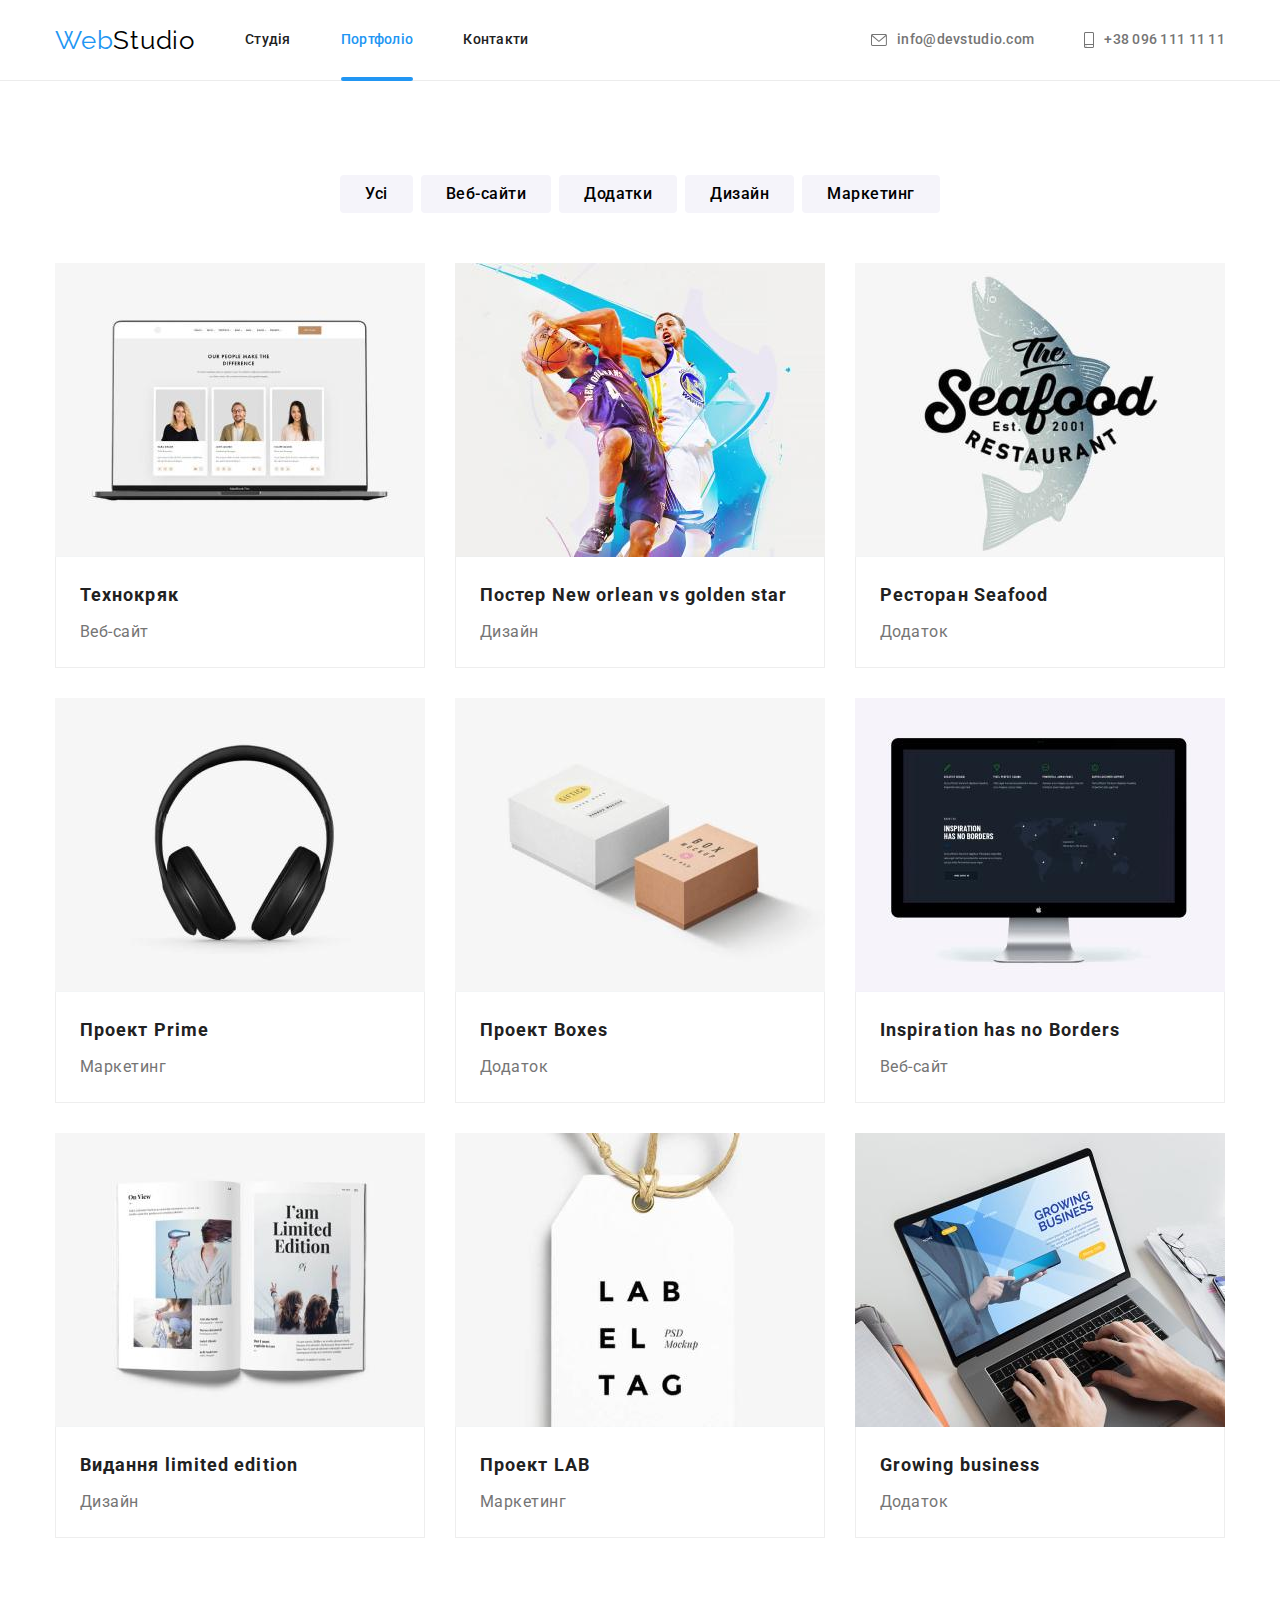
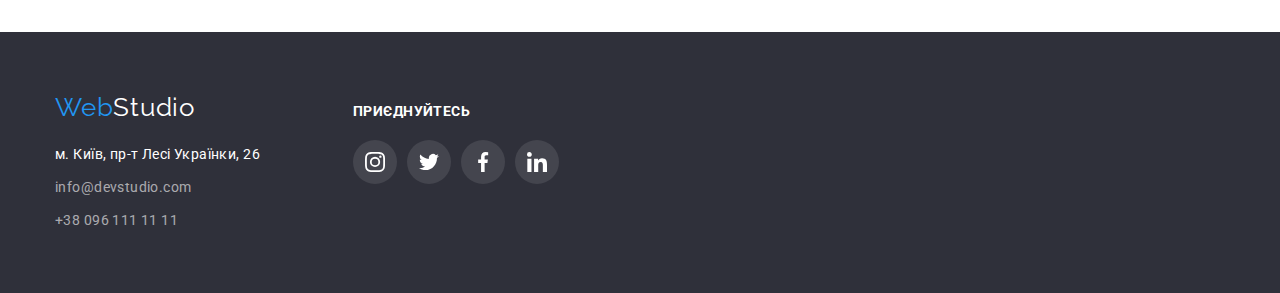
==== portfolio.html @ 92b31249 "Clone HW-06" ====
<!DOCTYPE html>
<html lang="uk">

<head>
    <meta charset="UTF-8" />
    <meta http-equiv="X-UA-Compatible" content="IE=edge" />
    <meta name="viewport" content="width=device-width, initial-scale=1.0" />
    <title>Студія</title>
    <link rel="stylesheet"
        href="https://cdnjs.cloudflare.com/ajax/libs/modern-normalize/1.1.0/modern-normalize.min.css" />
    <link rel="stylesheet" href="./css/styles.css" />
    <link rel="preconnect" href="https://fonts.googleapis.com" />
    <link rel="preconnect" href="https://fonts.gstatic.com" crossorigin />
    <link
        href="https://fonts.googleapis.com/css2?family=Raleway:wght@700&family=Roboto:wght@400;500;700;900&display=swap"
        rel="stylesheet" />
</head>

<body>
    <header class="page-header">
        <div class="container">
            <div class="header-container">
                <a class="logo" href="./index.html">Web<span>Studio</span></a>
                <nav>
                    <ul class="site-nav">
                        <li><a class="link" href="./index.html">Студія</a></li>
                        <li><a class="link current" href="./portfolio.html">Портфоліо</a></li>
                        <li><a class="link" href="#">Контакти</a></li>
                    </ul>
                </nav>
                <ul class="contacts-header">
                    <li>
                        <a class="contacts decoration" href="mailto:info@devstudio.com" lang="en">
                            <svg class="icon-contacts" width="16px" height="12px">
                                <use href="./images/icons.svg#icon-envelope"></use>
                            </svg>info@devstudio.com</a>
                    </li>
                    <li>
                        <a class="contacts decoration" href="tel:+380961111111"><svg class="icon-contacts" width="10px"
                                height="16px">
                                <use href="./images/icons.svg#icon-smartphone"></use>
                            </svg>+38 096 111 11 11</a>
                    </li>
                </ul>
            </div>
        </div>
    </header>
    <main>
        <section class="section">
            <div class="container">
                <h1 class="visually-hidden">Наші проекти</h1>
                <ul class="portfolio-button">
                    <li><button type="button">Усі</button></li>
                    <li><button type="button">Веб&#8209;cайти</button></li>
                    <li><button type="button">Додатки</button></li>
                    <li><button type="button">Дизайн</button></li>
                    <li><button type="button">Маркетинг</button></li>
                </ul>
                <ul class="portfolio-title">
                    <li class="portfolio-elements">
                        <a href="#" class="portfolio-link">
                            <div class="portfolio-thumb">
                                <img src="./images/bodsec-02-0101.jpg"
                                    alt="Портфоліо 1 зображення команди проекту, розробка веб-сайту" width="370" />
                                <div class="portfolio-overlay">
                                    <p class="portfolio-text">
                                        Ресурс пропонує комплексні пропозиції з різним рівнем функціоналу та сервісів.
                                        Все це дозволить відвідувачу отримати вичерпні відомості про компанію чи
                                        приватну особу.
                                    </p>
                                </div>
                            </div>
                            <div class="portfolio-caption">
                                <h2>Технокряк</h2>
                                <p>Веб-сайт</p>
                            </div>
                        </a>
                    </li>
                    <li class="portfolio-elements">
                        <a href="#" class="portfolio-link">
                            <div class="portfolio-thumb">
                                <img src="./images/bodsec-02-0102.jpg"
                                    alt="Портфоліо 2 гра баскетболістів, розробка дизайну" width="370" />
                                <div class="portfolio-overlay">
                                    <p class="portfolio-text">
                                        Ресурс пропонує комплексні пропозиції з різним рівнем функціоналу та сервісів.
                                        Все це дозволить відвідувачу отримати вичерпні відомості про компанію чи
                                        приватну особу.
                                    </p>
                                </div>
                            </div>
                            <div class="portfolio-caption">
                                <h2>Постер <span lang="en">New orlean vs golden star</span></h2>
                                <p>Дизайн</p>
                            </div>
                        </a>
                    </li>
                    <li class="portfolio-elements">
                        <a href="#" class="portfolio-link">
                            <div class="portfolio-thumb">
                                <img src="./images/bodsec-02-0103.jpg"
                                    alt="Портфоліо 3 назва ресторану на фоні риби, розробка додатку" width="370" />
                                <div class="portfolio-overlay">
                                    <p class="portfolio-text">
                                        Ресурс пропонує комплексні пропозиції з різним рівнем функціоналу та сервісів.
                                        Все це дозволить відвідувачу отримати вичерпні відомості про компанію чи
                                        приватну особу.
                                    </p>
                                </div>
                            </div>
                            <div class="portfolio-caption">
                                <h2>Ресторан <span lang="en">Seafood</span></h2>
                                <p>Додаток</p>
                            </div>
                        </a>
                    </li>
                    <li class="portfolio-elements">
                        <a href="#" class="portfolio-link">
                            <div class="portfolio-thumb">
                                <img src="./images/bodsec-02-0104.jpg"
                                    alt="Портфоліо 4 накладні навушники, розробка маркетингу" width="370" />
                                <div class="portfolio-overlay">
                                    <p class="portfolio-text">
                                        Ресурс пропонує комплексні пропозиції з різним рівнем функціоналу та сервісів.
                                        Все це дозволить відвідувачу отримати вичерпні відомості про компанію чи
                                        приватну особу.
                                    </p>
                                </div>
                            </div>
                            <div class="portfolio-caption">
                                <h2>Проект <span lang="en">Prime</span></h2>
                                <p>Маркетинг</p>
                            </div>
                        </a>
                    </li>
                    <li class="portfolio-elements">
                        <a href="#" class="portfolio-link">
                            <div class="portfolio-thumb">
                                <img src="./images/bodsec-02-0105.jpg"
                                    alt="Портфоліо 5 дві коробки на білому фоні, розробка додатку" width="370" />
                                <div class="portfolio-overlay">
                                    <p class="portfolio-text">
                                        Ресурс пропонує комплексні пропозиції з різним рівнем функціоналу та сервісів.
                                        Все це дозволить відвідувачу отримати вичерпні відомості про компанію чи
                                        приватну особу.
                                    </p>
                                </div>
                            </div>
                            <div class="portfolio-caption">
                                <h2>Проект <span lang="en">Boxes</span></h2>
                                <p>Додаток</p>
                            </div>
                        </a>
                    </li>
                    <li class="portfolio-elements">
                        <a href="#" class="portfolio-link">
                            <div class="portfolio-thumb">
                                <img src="./images/bodsec-02-0106.jpg"
                                    alt="Портфоліо 6 монітор із зображенням мапи світу, розробка веб-сайту"
                                    width="370" />
                                <div class="portfolio-overlay">
                                    <p class="portfolio-text">
                                        Ресурс пропонує комплексні пропозиції з різним рівнем функціоналу та сервісів.
                                        Все це дозволить відвідувачу отримати вичерпні відомості про компанію чи
                                        приватну особу.
                                    </p>
                                </div>
                            </div>
                            <div class="portfolio-caption">
                                <h2 lang="en">Inspiration has no Borders</h2>
                                <p>Веб-сайт</p>
                            </div>
                        </a>
                    </li>
                    <li class="portfolio-elements">
                        <a href="#" class="portfolio-link">
                            <div class="portfolio-thumb">
                                <img src="./images/bodsec-02-0107.jpg"
                                    alt="Портфоліо 7 зображення розгорнутого буклету, розробка дизайну" width="370" />
                                <div class="portfolio-overlay">
                                    <p class="portfolio-text">
                                        Ресурс пропонує комплексні пропозиції з різним рівнем функціоналу та сервісів.
                                        Все це дозволить відвідувачу отримати вичерпні відомості про компанію чи
                                        приватну особу.
                                    </p>
                                </div>
                            </div>
                            <div class="portfolio-caption">
                                <h2>Видання <span lang="en">limited edition</span></h2>
                                <p>Дизайн</p>
                            </div>
                        </a>
                    </li>
                    <li class="portfolio-elements">
                        <a href="#" class="portfolio-link">
                            <div class="portfolio-thumb">
                                <img src="./images/bodsec-02-0108.jpg"
                                    alt="Портфоліо 8 етикетка з логотипом, розробка маркетингу" width="370" />
                                <div class="portfolio-overlay">
                                    <p class="portfolio-text">
                                        Ресурс пропонує комплексні пропозиції з різним рівнем функціоналу та сервісів.
                                        Все це дозволить відвідувачу отримати вичерпні відомості про компанію чи
                                        приватну особу.
                                    </p>
                                </div>
                            </div>
                            <div class="portfolio-caption">
                                <h2>Проект <abbr lang="en">LAB</abbr></h2>
                                <p>Маркетинг</p>
                            </div>
                        </a>
                    </li>
                    <li class="portfolio-elements">
                        <a href="#" class="portfolio-link">
                            <div class="portfolio-thumb">
                                <img src="./images/bodsec-02-0109.jpg"
                                    alt="Портфоліо 9 Зображення ноутбука та друкування на ньому, розробка додатку"
                                    width="370" />
                                <div class="portfolio-overlay">
                                    <p class="portfolio-text">
                                        Ресурс пропонує комплексні пропозиції з різним рівнем функціоналу та сервісів.
                                        Все це дозволить відвідувачу отримати вичерпні відомості про компанію чи
                                        приватну особу.
                                    </p>
                                </div>
                            </div>
                            <div class="portfolio-caption">
                                <h2 lang="en">Growing business</h2>
                                <p>Додаток</p>
                            </div>
                        </a>
                    </li>
                </ul>
            </div>
        </section>
    </main>
    <footer class="page-footer">
        <div class="container">
            <div class="footer-list">
                <div class="footer-contacts">
                    <a class="logo" lang="en" href="./index.html">Web<span>Studio</span></a>
                    <address>
                        <ul class="contacts-list">
                            <li class="contacts-item">
                                <a class="contacts decoration-more" href="https://goo.gl/maps/6D874UoQJgZWC2zg7"
                                    target="_blank" rel="noopener noreferrer nofollow">м. Київ, пр-т Лесі Українки,
                                    26</a>
                            </li>
                            <li class="contacts-item">
                                <a class="contacts decoration" href="mailto:info@devstudio.com"
                                    lang="en">info@devstudio.com</a>
                            </li>
                            <li class="contacts-item">
                                <a class="contacts decoration" href="tel:+380961111111">+38 096 111 11 11</a>
                            </li>
                        </ul>
                    </address>
                </div>
                <div class="footer-soc">
                    <p>приєднуйтесь</p>
                    <ul class="soc-list">
                        <li class="soc-item">
                            <a href="" class="soc-link">
                                <svg class="soc-icon">
                                    <use href="./images/icons.svg#icon-instagram"></use>
                                </svg>
                            </a>
                        </li>
                        <li class="soc-item">
                            <a href="" class="soc-link">
                                <svg class="soc-icon">
                                    <use href="./images/icons.svg#icon-twitter"></use>
                                </svg>
                            </a>
                        </li>
                        <li class="soc-item">
                            <a href="" class="soc-link">
                                <svg class="soc-icon">
                                    <use href="./images/icons.svg#icon-facebook"></use>
                                </svg>
                            </a>
                        </li>
                        <li class="soc-item">
                            <a href="" class="soc-link">
                                <svg class="soc-icon">
                                    <use href="./images/icons.svg#icon-linkedin"></use>
                                </svg>
                            </a>
                        </li>
                    </ul>
                </div>
            </div>
        </div>
    </footer>
</body>

</html>
---- css/styles.css ----
/* -- Загальне -- */
:root {
  --color-basic: #212121;
  --color-minor: #757575;
  --color-current: #2196f3;
  --color-current-active: #188ce8;
  --color-brand: #2f303a;
  --color-solid: #eeeeee;
  --color-solid-border: rgba(33, 33, 33, 0.2);
  --color-solid-border-active: #2196f3;
  --color-solid-other: #afb1b8;
  --color-bacground-basic: #ffffff;
  --color-bacground-minor: #f5f5f5;
  --color-bacground-body: #f5f4fa;
  --color-bacground-modal: rgba(0, 0, 0, 0.2);

  --timing-effect: cubic-bezier(0.4, 0, 0.2, 1);
}

/* При підключенні "normslize" ця фукнкція прописується */
/* html {
  box-sizing: border-box;
}
*,
*::before *::after {
  box-sizing: inherit;
} */

.container {
  width: 100%;
  max-width: 1200px;
  margin: 0 auto;
  padding: 0 15px;
}

.section {
  padding: 94px 0;
}

.section:nth-child(3) {
  padding-top: 0;
}

/* Ховаємо заголовок */
.visually-hidden {
  position: absolute;
  white-space: nowrap;
  width: 1px;
  height: 1px;
  overflow: hidden;
  border: 0;
  padding: 0;
  clip: rect(0 0 0 0);
  clip-path: inset(50%);
  margin: -1px;
}

/* прибираємо стилі з "Ul" (закоментував бо знайшов більш компактний варіант)*/
/* .site-nav, .heading-list, .promo, .contacts, .team-list, .portfolio-button,
.portfolio-title {list-style: none;} */
ul {
  list-style: none;
}

h1,
h2,
h3,
h4,
h5,
h6,
ul,
p {
  margin: 0;
  padding: 0;
}

img {
  display: block;
  max-width: 100%;
  height: auto;
}

body {
  font-family: 'Roboto', sans-serif;
  font-size: 14px;
  color: var(--color-minor);
  background-color: var(--color-bacground-basic);
}

.logo {
  padding: 24px 0px;
  text-decoration: none;
  color: var(--color-current);
  font-family: 'Raleway', sans-serif;
  font-size: 26px;
  line-height: 1.19;
  letter-spacing: 0.03em;
}

.logo > span {
  padding: 24px 0px;
  color: #000000;
}

.link {
  display: block;
  padding: 32px 0px;
  color: var(--color-basic);
  text-decoration: none;
  font-weight: 500;
  line-height: 1.14;
  letter-spacing: 0.02em;
  transition: color 250ms var(--timing-effect);
}

.current {
  position: relative;
  display: flex;
  color: var(--color-current);
}

.current::after {
  content: '';
  position: absolute;
  bottom: -1px;
  width: 100%;
  height: 4px;
  border-radius: 2px;
  background-color: currentColor;
}

/* header*/

.page-header {
  border-bottom: 1px solid #ececec;
}

.header-container {
  display: flex;
  align-items: center;
  justify-content: space-between;
}

.header-nav {
  display: flex;
  align-items: center;
}

.site-nav {
  display: flex;
  justify-content: center;
  flex-grow: 1;
  gap: 50px;
  margin-left: 50px;
}

.site-nav a {
  padding: 32px 0px;
}

.site-nav a:hover,
.site-nav a:focus {
  color: var(--color-current);
}

/* Скасовуємо підкреслення у посилань */
.decoration,
.decoration-more {
  text-decoration: none;
  font-style: normal;
}

.contacts {
  color: var(--color-minor);
  font-weight: 500;
  line-height: 1.14;
  letter-spacing: 0.02em;
  transition: color 250ms var(--timing-effect);
}

.contacts-header {
  display: flex;
  align-items: center;
  margin-left: auto;
  gap: 50px;
}

.contacts-header .contacts {
  display: block;
  padding: 32px 0px;
}

.contacts:hover,
.contacts:focus {
  color: var(--color-current);
}

.icon-contacts {
  vertical-align: middle;
  margin-right: 10px;
  fill: currentColor;
}

/* main */

/* Прибираємо Flex контейнер і Центруємо кнопу за допомогою маржинів */
/* .hero-container {
  display: flex;
  flex-direction: column;
  align-items: center;
  justify-content: center;
  padding: 200px 0px;
} */

.hero {
  padding: 200px 0px;
  background-color: var(--color-brand);
}

.picture {
  max-width: 1600px;
  min-height: 600px;
  margin-right: auto;
  margin-left: auto;
  background-image: linear-gradient(to right, rgba(47, 48, 58, 0.4), rgba(47, 48, 58, 0.4)),
    url(../images/bodsec-01-herofon.jpg);
  background-repeat: no-repeat;
  background-position: center;
  background-size: cover;
}

.hero-title {
  width: 696px;
  margin-top: 0;
  margin-bottom: 30px;
  margin-left: auto;
  margin-right: auto;
  color: var(--color-bacground-basic);
  text-transform: uppercase;
  text-align: center;
  font-weight: 900;
  font-size: 44px;
  line-height: 1.36;
  letter-spacing: 0.06em;
}

/* Button */
.primary-button {
  display: block;
  margin-right: auto;
  margin-left: auto;
  padding: 10px 32px;
  min-width: 216px;
  border-radius: 4px;
  border: 0;
  cursor: pointer;
  font-family: inherit;
  font-size: 16px;
  font-weight: 700;
  line-height: 1.88;
  letter-spacing: 0.06em;
  color: var(--color-bacground-basic);
  background-color: var(--color-current);
  box-shadow: 0px 4px 4px rgba(0, 0, 0, 0.15);
  transition: color 250ms var(--timing-effect), background-color 250ms var(--timing-effect),
    box-shadow 250ms var(--timing-effect);
}

.primary-button:hover,
.primary-button:focus {
  background-color: var(--color-current-active);
}

.promo {
  display: flex;
  gap: 30px;
}

.promo-list {
  width: calc((100% - 3 * 30px) / 4);
}
/* Не вийшло (як показував Репета) розмістити Іконку (ніззя достукатись до іконки в спрайті) */
/* .promo-list::before {
  content: '';
  display: block;
  height: 120px;
  margin-bottom: 30px;
  background-color: var(--color-bacground-body);
  background-size: contain;
  background-repeat: no-repeat;
  background-position: center;
  outline: 1px solid #000000;
} */

.promo-icons {
  display: flex;
  height: 120px;
  margin-bottom: 30px;
  background-color: var(--color-bacground-body);
  justify-content: center;
  align-items: center;
}

.promo-title {
  margin-bottom: 10px;
  color: var(--color-basic);
  text-transform: uppercase;
  font-weight: 700;
  font-size: 14px;
  line-height: 1.14;
  letter-spacing: 0.03em;
}
.promo-text {
  font-weight: 400;
  line-height: 1.71;
  letter-spacing: 0.03em;
}

.heading {
  margin-bottom: 50px;
  color: var(--color-basic);
  font-size: 36px;
  font-weight: 700;
  line-height: 1.17;
  letter-spacing: 0.03em;
  text-align: center;
}

.heading-list {
  display: flex;
  align-items: center;
  gap: 30px;
  justify-content: center;
}

.heading-content {
  position: relative;
  display: flex;
  justify-content: center;
}

.heading-content::before {
  content: '';
  position: absolute;
  bottom: 0;
  width: 100%;
  height: 70px;
  background-color: rgba(47, 48, 58, 0.8);
}

.heading-label {
  position: absolute;
  bottom: 0px;
  padding: 27px 0;
  text-align: center;
  font-weight: 700;
  line-height: 1.14;
  letter-spacing: 0.03em;
  text-transform: uppercase;
  color: var(--color-bacground-basic);
}

.heading-list > .team-body {
  background-color: var(--color-bacground-body);
}

.team-list {
  display: flex;
  align-items: center;
  gap: 30px;
}

.team-list > li {
  background-color: var(--color-bacground-basic);
  box-shadow: 0px 1px 3px rgba(0, 0, 0, 0.12), 0px 1px 1px rgba(0, 0, 0, 0.14),
    0px 2px 1px rgba(0, 0, 0, 0.2);
  border-radius: 0px 0px 4px 4px;
}

.team-caption {
  padding: 30px 0px 30px;
}

.team-caption > h3 {
  margin-bottom: 10px;
  color: var(--color-basic);
  font-weight: 500;
  font-size: 16px;
  line-height: 1.17;
  letter-spacing: 0.03em;
  text-align: center;
}

.team-caption p {
  color: var(--color-minor);
  font-weight: 400;
  font-size: 16px;
  line-height: 1.17;
  letter-spacing: 0.03em;
  text-align: center;
}

.soc-list {
  display: flex;
  justify-content: center;
  gap: 10px;
  margin-top: 16px;
}

.soc-link {
  width: 44px;
  height: 44px;
  display: flex;
  align-items: center;
  justify-content: center;
  border-radius: 50%;
  color: var(--color-solid-other);
  transition: color 250ms var(--timing-effect), background-color 250ms var(--timing-effect);
}

.soc-icon {
  fill: currentColor;
  width: 20px;
  height: 20px;
}

.soc-link:hover,
.soc-link:focus {
  background-color: var(--color-current);
  color: var(--color-bacground-basic);
}

.clients-list {
  display: flex;
  gap: 30px;
}
.clients-item {
  width: calc((100% - 5 * 30px) / 6);
}
.clients-link {
  width: 100%;
  height: 92px;
  border: 1px solid var(--color-solid-other);
  border-radius: 4px;
  display: flex;
  align-items: center;
  justify-content: center;
  transition: border-color 250ms var(--timing-effect);
}

.icon-clients {
  fill: var(--color-solid-other);
  transition: fill 250ms var(--timing-effect);
}
/* інший варіант виконання hover*/
.clients-link:hover,
.clients-link:focus {
  border-color: var(--color-current);
}

.clients-link:hover .icon-clients,
.clients-link:focus .icon-clients {
  fill: var(--color-current);
}

/* portfolio */

.portfolio-button {
  display: flex;
  justify-content: center;
  gap: 8px;
  margin-bottom: 50px;
}

.portfolio-button button {
  cursor: pointer;
  font-family: inherit;
  font-size: 16px;
  line-height: 1.62;
  letter-spacing: 0.03em;
  font-weight: 500;
  background-color: var(--color-bacground-body);
  border: none;
  padding: 6px 22px;
  border-radius: 4px;
  transition: color 250ms var(--timing-effect), background-color 250ms var(--timing-effect),
    box-shadow 250ms var(--timing-effect);
}

.portfolio-button button:first-child {
  padding: 6px 25px;
}

.portfolio-button button:hover,
.portfolio-button button:focus {
  color: var(--color-bacground-basic);
  background-color: var(--color-current);
  box-shadow: 0px 3px 1px rgba(0, 0, 0, 0.1), 0px 1px 2px rgba(0, 0, 0, 0.08),
    0px 2px 2px rgba(0, 0, 0, 0.12);
}

.portfolio-title {
  display: flex;
  flex-wrap: wrap;
  justify-content: center;
  gap: 30px;
}

.portfolio-elements {
  width: calc((100% - 2 * 30px) / 3);
}

.portfolio-thumb {
  position: relative;
  overflow: hidden;
}
.portfolio-link {
  text-decoration: none;
  display: block;
  transition: box-shadow 250ms var(--timing-effect);
}

.portfolio-overlay {
  position: absolute;
  top: 0;
  left: 0;
  width: 100%;
  height: 100%;
  background-color: rgba(33, 150, 243, 0.9);
  transform: translateY(100%);
  transition: transform 250ms var(--timing-effect);
}

.portfolio-text {
  margin: 0;
  font-size: 18px;
  line-height: 1.56;
  font-weight: 400;
  letter-spacing: 0.03em;
  color: var(--color-bacground-basic);
  padding: 63px 24px;
}

.portfolio-link:hover,
.portfolio-link:focus {
  box-shadow: 0px 1px 1px rgba(0, 0, 0, 0.12), 0px 4px 4px rgba(0, 0, 0, 0.06),
    1px 4px 6px rgba(0, 0, 0, 0.16);
}
.portfolio-link:hover .portfolio-overlay,
.portfolio-link:focus .portfolio-overlay {
  opacity: 1;
  transform: translateY(0);
}

.portfolio-caption {
  padding: 20px 18px 20px 24px;
  border: 1px solid var(--color-solid);
  border-top: none;
}

.portfolio-caption > h2 {
  color: var(--color-basic);
  font-weight: 700;
  font-size: 18px;
  line-height: 2;
  letter-spacing: 0.06em;
  margin-bottom: 4px;
}

.portfolio-caption > p {
  color: var(--color-minor);
  font-weight: 400;
  font-size: 16px;
  line-height: 1.88;
  letter-spacing: 0.03em;
}
/*Не знаю чи потрібно чи ні, у макеті при наводженні є підкреслювання*/

/* .portfolio-title h2:hover {
  text-decoration: underline;
  text-decoration-color: var(--color-bacground-body);
}

.portfolio-title p:hover {
  text-decoration: underline;
  text-decoration-color: var(--color-bacground-body);
} */

/* footer */

.contacts-item > a {
  color: rgba(255, 255, 255, 0.6);
  font-weight: 400;
  line-height: 1.71;
  letter-spacing: 0.03em;
}

a.decoration-more {
  color: var(--color-bacground-basic);
}

.footer-contacts .logo {
  padding: 0px 0px;
}

.footer-list {
  display: flex;
  gap: 93px;
  align-items: baseline;
}

.footer-soc > p {
  color: var(--color-bacground-basic);
  font-weight: 700;
  font-size: 14px;
  line-height: 1.14;
  letter-spacing: 0.03em;
  text-transform: uppercase;
}

.footer-soc > ul {
  margin-top: 20px;
}

.footer-soc .soc-link {
  background-color: rgba(255, 255, 255, 0.1);
  transition: background-color 250ms var(--timing-effect);
}

.footer-soc .soc-icon {
  fill: var(--color-bacground-basic);
}

.footer-soc .soc-link:hover,
.footer-soc .soc-link:focus {
  background-color: var(--color-current);
}

.page-footer {
  padding: 60px 0px;
  background-color: var(--color-brand);
}
.page-footer .logo {
  display: block;
  margin-bottom: 20px;
}

.contacts-item > a {
  display: block;
}

.contacts-item:not(:last-child) {
  margin-bottom: 9px;
}

.page-footer span {
  color: var(--color-bacground-basic);
}
/*MAILING*/

.mailing-form {
  display: flex;
}

.mailing-insert {
  display: block;
  margin-top: 0;
  margin-bottom: 20px;
  font-weight: 700;
  font-size: 14px;
  line-height: 1.14;
  letter-spacing: 0.03em;
  text-transform: uppercase;
  color: var(--color-bacground-basic);
}

.mailing-input {
  padding: 15px;
  width: 358px;
  color: var(--color-bacground-basic);
  background-color: var(--color-brand);
  border: 1px solid rgba(255, 255, 255, 0.3);
  filter: drop-shadow(0px 4px 4px rgba(0, 0, 0, 0.15));
  border-radius: 4px;
}

.mailing-button {
  display: inline-flex;
  justify-content: center;
  align-items: center;
  margin-left: 12px;
  width: 200px;
  height: 50px;
  font-weight: 700;
  font-size: 16px;
  line-height: 1.88;
  letter-spacing: 0.06em;
  color: var(--color-bacground-basic);
  background-color: var(--color-current);
  box-shadow: 0px 4px 4px rgb(0 0 0 / 15%);
  border: none;
  border-radius: 4px;
  cursor: pointer;
  transition: background-color 250ms var(--timing-effect);
}

.mailing-icon {
  fill: var(--color-bacground-basic);
  margin-left: 10px;
}

/* MODAL FORM*/

.modal-heading {
  margin-bottom: 12px;
  text-align: center;
  font-size: 20px;
  font-weight: 700;
  line-height: 1.22;
  letter-spacing: 0.03em;
  color: var(--color-basic);
}

.backdrop {
  position: fixed;
  top: 0;
  left: 0;
  width: 100%;
  height: 100%;
  z-index: 1;
  background-color: var(--color-bacground-modal);
  transition: opacity 250ms, visibility 250ms;
}

.is-hidden {
  opacity: 0;
  visibility: hidden;
  pointer-events: none;
}

.modal {
  position: absolute;
  top: 50%;
  left: 50%;
  transform: translate(-50%, -50%);
  width: 528px;
  height: 581px;
  padding: 40px;
  background-color: var(--color-bacground-basic);
}

.modal-close-button {
  position: absolute;
  top: 8px;
  right: 8px;
  width: 30px;
  height: 30px;
  padding: 9px 9px 10px 10px;
  display: flex;
  align-items: center;
  justify-content: center;
  border-radius: 50%;
  border: 1px solid rgba(0, 0, 0, 0.1);
  background-color: var(--color-bacground-basic);
  cursor: pointer;
}

.modal-close-button :focus,
.modal-close-button :hover {
  fill: var(--color-current);
}

.form-box {
  position: relative;
  margin-bottom: 10px;
}

.form-label {
  display: block;
  margin-bottom: 4px;
  font-weight: 400;
  font-size: 12px;
  line-height: 1.17;
  letter-spacing: 0.01em;
}

.form-input {
  width: 100%;
  padding: 14px 14px 14px 32px;
  border: 1px solid var(--color-solid-border);
  /* box-shadow: 0px 1px 3px rgba(0, 0, 0, 0.12), 0px 1px 1px rgba(0, 0, 0, 0.14),
    0px 2px 1px rgba(0, 0, 0, 0.2); */
  border-radius: 4px;
  outline: none;
  transition: border 250ms var(--timing-effect);
}

.form-icon {
  position: absolute;
  left: 15px;
  top: 50%;
  transform: translateY(-50%);
  /* fill: currentColor; */
  fill: var(--color-basic);
  transition: fill 250ms var(--timing-effect);
}

.form-input:hover,
.form-input:focus {
  border-color: var(--color-solid-border-active);
}
/* Шось не пішов у мене цей код не працює focus-within */
/* .form-box:focus-within .form-icon,
.form-box:focus-within .form-icon {
  fill: var(--color-solid-border-active);
} */

.form-input:hover + .form-icon,
.form-input:focus + .form-icon {
  fill: var(--color-solid-border-active);
}

.form-textarea {
  display: block;
  width: 100%;
  height: 120px;
  padding: 14px 16px;
  border: 1px solid var(--color-solid-border);
  border-radius: 4px;
  outline: none;
  transition: border 250ms var(--timing-effect);
}

.form-textarea:hover,
.form-textarea:focus {
  border-color: var(--color-solid-border-active);
}

.modal-checkbox {
  margin-top: 20px;
  margin-bottom: 30px;
}

.checkbox-label {
  display: flex;
  justify-content: center;
  align-items: center;
  font-weight: 400;
  font-size: 14px;
  line-height: 1.71;
  color: var(--color-minor);
}

.checkbox-icon {
  display: block;
  width: 16px;
  height: 15px;
  margin-right: 7px;
  border: solid 2px var(--color-basic);
  border-radius: 3px;
  fill: var(--color-bacground-basic);
  transition: border 250ms var(--timing-effect);
  transition: fill 250ms var(--timing-effect);
}

.checkbox-input:checked + .checkbox-icon {
  border: none;
  background-color: var(--color-current);
}

.checkbox-terms {
  display: inline-block;
  margin-left: 10px;
  text-decoration: underline;
  color: var(--color-current);
}

.modal-button-send {
  display: flex;
  justify-content: center;
  align-items: center;
  width: 200px;
  height: 50px;
  margin-left: auto;
  margin-right: auto;
  font-weight: 700;
  font-size: 16px;
  line-height: 1.88;
  text-align: center;
  letter-spacing: 0.06em;
  color: var(--color-bacground-basic);
  background-color: var(--color-current);
  box-shadow: 0px 4px 4px rgb(0 0 0 / 15%);
  border-radius: 4px;
  border: none;
  cursor: pointer;
  transition: background-color 250ms var(--timing-effect);
}

.modal-button-send:focus,
.modal-button-send:hover {
  background-color: var(--color-current-active);
}

/*Заняття Рябовол Д. 27.10.22 1:48:36*/
/* .checkbox-label::before {
  content: '';
  position: absolute;
  top: 0;
  left: 0;
  width: 16px;
  height: 15px;
  border: solid 1px var(--color-basic);
  border-radius: 4px;
} */
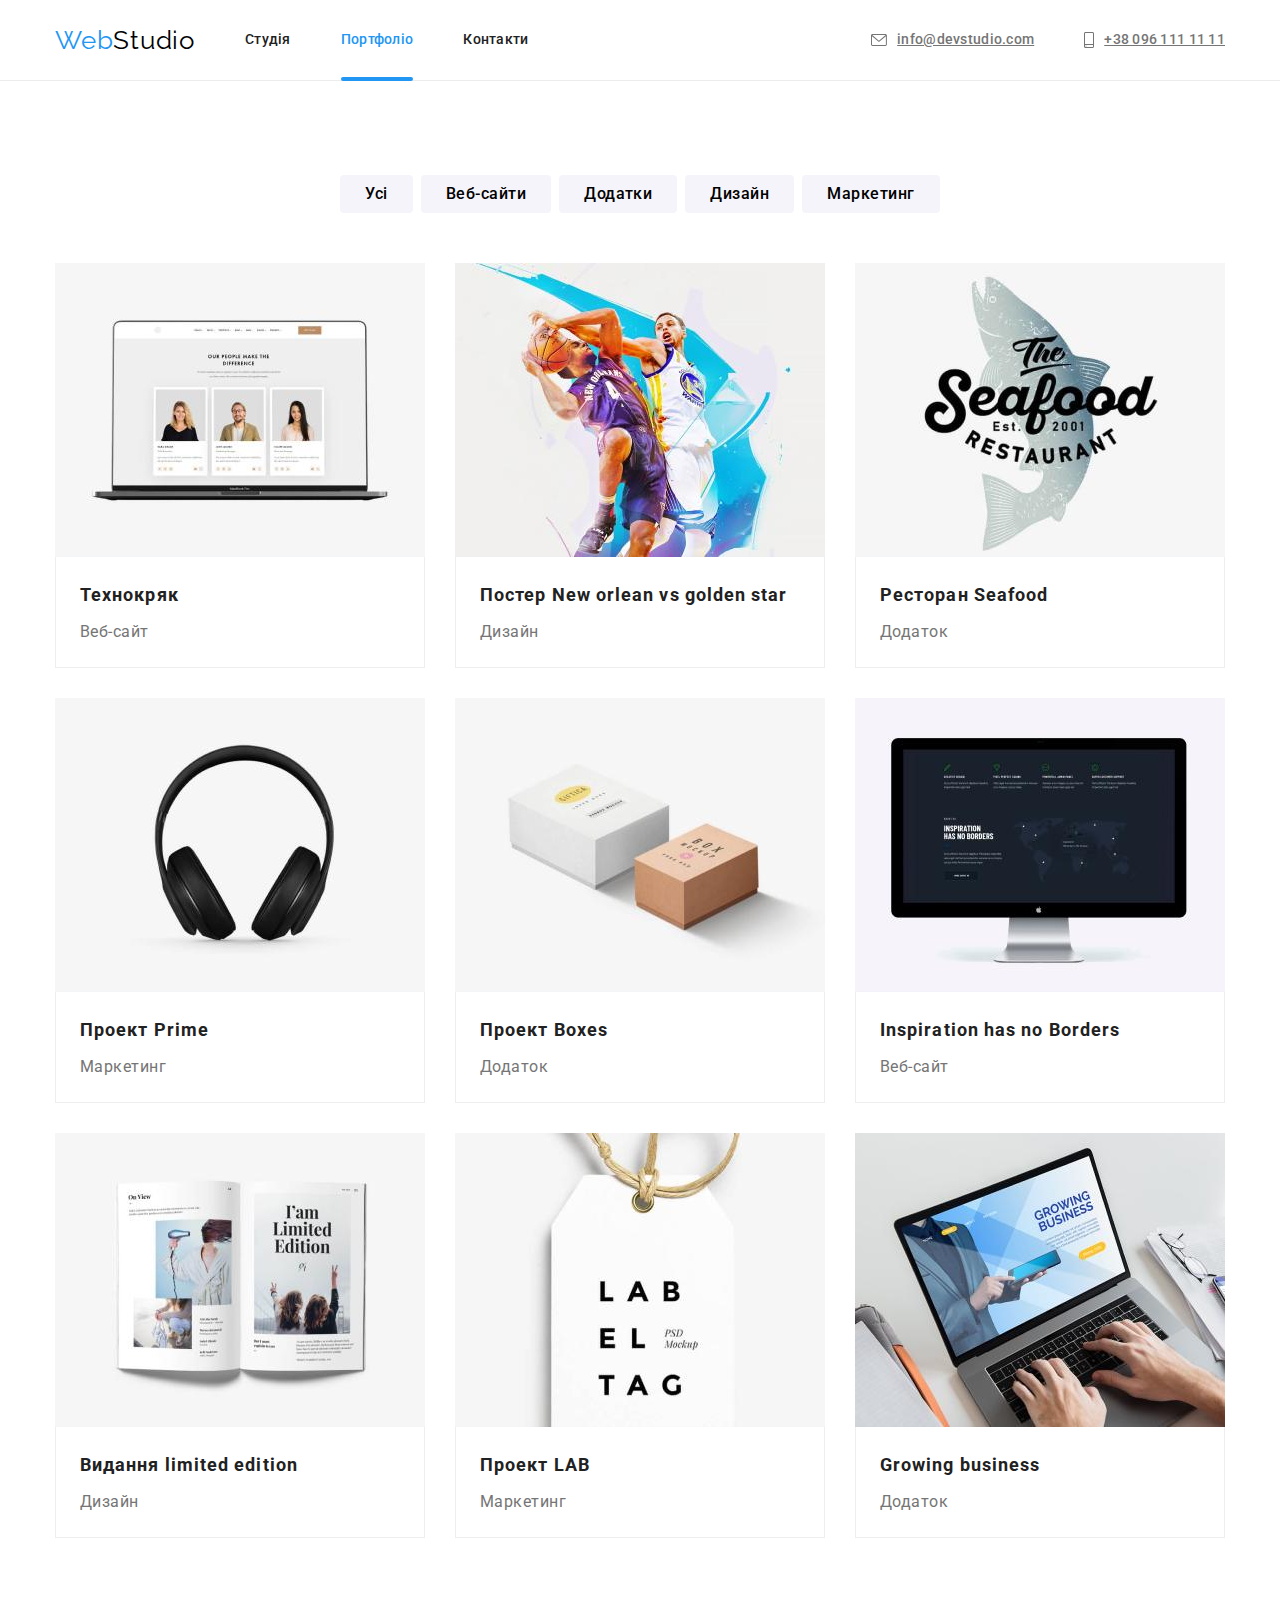
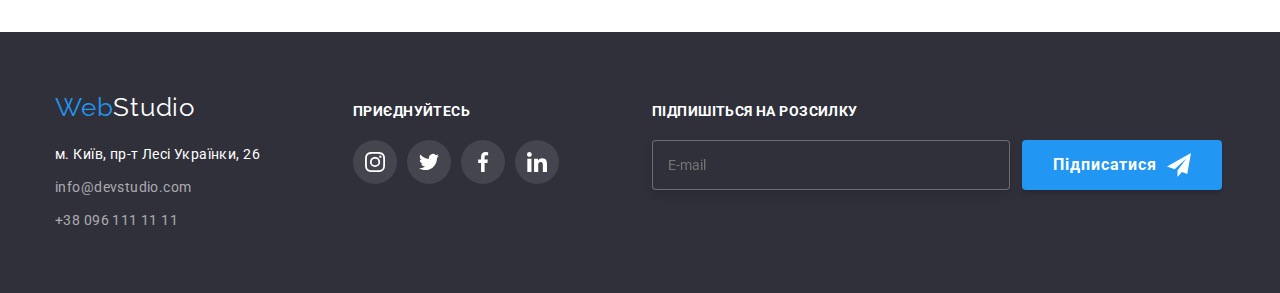
==== commit d7622fce: "Change_selectol to BEM" ====
--- a/portfolio.html
+++ b/portfolio.html
@@ -17,216 +17,216 @@
 </head>
 
 <body>
-    <header class="page-header">
-        <div class="container">
-            <div class="header-container">
-                <a class="logo" href="./index.html">Web<span>Studio</span></a>
-                <nav>
-                    <ul class="site-nav">
-                        <li><a class="link" href="./index.html">Студія</a></li>
-                        <li><a class="link current" href="./portfolio.html">Портфоліо</a></li>
-                        <li><a class="link" href="#">Контакти</a></li>
-                    </ul>
-                </nav>
-                <ul class="contacts-header">
-                    <li>
-                        <a class="contacts decoration" href="mailto:info@devstudio.com" lang="en">
-                            <svg class="icon-contacts" width="16px" height="12px">
-                                <use href="./images/icons.svg#icon-envelope"></use>
-                            </svg>info@devstudio.com</a>
-                    </li>
-                    <li>
-                        <a class="contacts decoration" href="tel:+380961111111"><svg class="icon-contacts" width="10px"
-                                height="16px">
-                                <use href="./images/icons.svg#icon-smartphone"></use>
-                            </svg>+38 096 111 11 11</a>
-                    </li>
+    <header class="header-page">
+        <div class="header-page__container container">
+            <a class="logo" href="./index.html">Web<span class="logo--black">Studio</span></a>
+            <nav>
+                <ul class="header-menu">
+                    <li><a class="header-menu__item" href="./index.html">Студія</a></li>
+                    <li><a class="header-menu__item header-menu__item--current" href="./portfolio.html">Портфоліо</a>
+                    </li>
+                    <li><a class="header-menu__item" href="#">Контакти</a></li>
                 </ul>
-            </div>
+            </nav>
+            <ul class="header-contacts nondecoration">
+                <li>
+                    <a class="header-contacts__link " href="mailto:info@devstudio.com" lang="en">
+                        <svg class="header-contacts__icon" width="16px" height="12px">
+                            <use href="./images/icons.svg#icon-envelope"></use>
+                        </svg>info@devstudio.com</a>
+                </li>
+                <li>
+                    <a class="header-contacts__link" href="tel:+380961111111"><svg class="header-contacts__icon"
+                            width="10px" height="16px">
+                            <use href="./images/icons.svg#icon-smartphone"></use>
+                        </svg>+38 096 111 11 11</a>
+                </li>
+            </ul>
         </div>
     </header>
     <main>
         <section class="section">
             <div class="container">
                 <h1 class="visually-hidden">Наші проекти</h1>
-                <ul class="portfolio-button">
-                    <li><button type="button">Усі</button></li>
-                    <li><button type="button">Веб&#8209;cайти</button></li>
-                    <li><button type="button">Додатки</button></li>
-                    <li><button type="button">Дизайн</button></li>
-                    <li><button type="button">Маркетинг</button></li>
+                <ul class="portfolio">
+                    <li><button class="portfolio__button" type="button">Усі</button></li>
+                    <li><button class="portfolio__button" type="button">Веб&#8209;cайти</button></li>
+                    <li><button class="portfolio__button" type="button">Додатки</button></li>
+                    <li><button class="portfolio__button" type="button">Дизайн</button></li>
+                    <li><button class="portfolio__button" type="button">Маркетинг</button></li>
                 </ul>
-                <ul class="portfolio-title">
-                    <li class="portfolio-elements">
-                        <a href="#" class="portfolio-link">
-                            <div class="portfolio-thumb">
+                <ul class="portfolio-list">
+                    <li class="portfolio-list__elements">
+                        <a href="#" class="portfolio-list__link">
+                            <div class="portfolio-list__thumb">
                                 <img src="./images/bodsec-02-0101.jpg"
                                     alt="Портфоліо 1 зображення команди проекту, розробка веб-сайту" width="370" />
-                                <div class="portfolio-overlay">
-                                    <p class="portfolio-text">
-                                        Ресурс пропонує комплексні пропозиції з різним рівнем функціоналу та сервісів.
-                                        Все це дозволить відвідувачу отримати вичерпні відомості про компанію чи
-                                        приватну особу.
-                                    </p>
-                                </div>
-                            </div>
-                            <div class="portfolio-caption">
-                                <h2>Технокряк</h2>
-                                <p>Веб-сайт</p>
-                            </div>
-                        </a>
-                    </li>
-                    <li class="portfolio-elements">
-                        <a href="#" class="portfolio-link">
-                            <div class="portfolio-thumb">
+                                <div class="portfolio-list__overlay">
+                                    <p class="portfolio-list__text">
+                                        Ресурс пропонує комплексні пропозиції з різним рівнем функціоналу та сервісів.
+                                        Все це дозволить відвідувачу отримати вичерпні відомості про компанію чи
+                                        приватну особу.
+                                    </p>
+                                </div>
+                            </div>
+                            <div class="portfolio-list__caption">
+                                <h2 class="portfolio-list__name">Технокряк</h2>
+                                <p class="portfolio-list__type">Веб-сайт</p>
+                            </div>
+                        </a>
+                    </li>
+                    <li class="portfolio-list__elements">
+                        <a href="#" class="portfolio-list__link">
+                            <div class="portfolio-list__thumb">
                                 <img src="./images/bodsec-02-0102.jpg"
                                     alt="Портфоліо 2 гра баскетболістів, розробка дизайну" width="370" />
-                                <div class="portfolio-overlay">
-                                    <p class="portfolio-text">
-                                        Ресурс пропонує комплексні пропозиції з різним рівнем функціоналу та сервісів.
-                                        Все це дозволить відвідувачу отримати вичерпні відомості про компанію чи
-                                        приватну особу.
-                                    </p>
-                                </div>
-                            </div>
-                            <div class="portfolio-caption">
-                                <h2>Постер <span lang="en">New orlean vs golden star</span></h2>
-                                <p>Дизайн</p>
-                            </div>
-                        </a>
-                    </li>
-                    <li class="portfolio-elements">
-                        <a href="#" class="portfolio-link">
-                            <div class="portfolio-thumb">
+                                <div class="portfolio-list__overlay">
+                                    <p class="portfolio-list__text">
+                                        Ресурс пропонує комплексні пропозиції з різним рівнем функціоналу та сервісів.
+                                        Все це дозволить відвідувачу отримати вичерпні відомості про компанію чи
+                                        приватну особу.
+                                    </p>
+                                </div>
+                            </div>
+                            <div class="portfolio-list__caption">
+                                <h2 class="portfolio-list__name">Постер <span lang="en">New orlean vs golden
+                                        star</span></h2>
+                                <p class="portfolio-list__type">Дизайн</p>
+                            </div>
+                        </a>
+                    </li>
+                    <li class="portfolio-list__elements">
+                        <a href="#" class="portfolio-list__link">
+                            <div class="portfolio-list__thumb">
                                 <img src="./images/bodsec-02-0103.jpg"
                                     alt="Портфоліо 3 назва ресторану на фоні риби, розробка додатку" width="370" />
-                                <div class="portfolio-overlay">
-                                    <p class="portfolio-text">
-                                        Ресурс пропонує комплексні пропозиції з різним рівнем функціоналу та сервісів.
-                                        Все це дозволить відвідувачу отримати вичерпні відомості про компанію чи
-                                        приватну особу.
-                                    </p>
-                                </div>
-                            </div>
-                            <div class="portfolio-caption">
-                                <h2>Ресторан <span lang="en">Seafood</span></h2>
-                                <p>Додаток</p>
-                            </div>
-                        </a>
-                    </li>
-                    <li class="portfolio-elements">
-                        <a href="#" class="portfolio-link">
-                            <div class="portfolio-thumb">
+                                <div class="portfolio-list__overlay">
+                                    <p class="portfolio-list__text">
+                                        Ресурс пропонує комплексні пропозиції з різним рівнем функціоналу та сервісів.
+                                        Все це дозволить відвідувачу отримати вичерпні відомості про компанію чи
+                                        приватну особу.
+                                    </p>
+                                </div>
+                            </div>
+                            <div class="portfolio-list__caption">
+                                <h2 class="portfolio-list__name">Ресторан <span lang="en">Seafood</span></h2>
+                                <p class="portfolio-list__type">Додаток</p>
+                            </div>
+                        </a>
+                    </li>
+                    <li class="portfolio-list__elements">
+                        <a href="#" class="portfolio-list__link">
+                            <div class="portfolio-list__thumb">
                                 <img src="./images/bodsec-02-0104.jpg"
                                     alt="Портфоліо 4 накладні навушники, розробка маркетингу" width="370" />
-                                <div class="portfolio-overlay">
-                                    <p class="portfolio-text">
-                                        Ресурс пропонує комплексні пропозиції з різним рівнем функціоналу та сервісів.
-                                        Все це дозволить відвідувачу отримати вичерпні відомості про компанію чи
-                                        приватну особу.
-                                    </p>
-                                </div>
-                            </div>
-                            <div class="portfolio-caption">
-                                <h2>Проект <span lang="en">Prime</span></h2>
-                                <p>Маркетинг</p>
-                            </div>
-                        </a>
-                    </li>
-                    <li class="portfolio-elements">
-                        <a href="#" class="portfolio-link">
-                            <div class="portfolio-thumb">
+                                <div class="portfolio-list__overlay">
+                                    <p class="portfolio-list__text">
+                                        Ресурс пропонує комплексні пропозиції з різним рівнем функціоналу та сервісів.
+                                        Все це дозволить відвідувачу отримати вичерпні відомості про компанію чи
+                                        приватну особу.
+                                    </p>
+                                </div>
+                            </div>
+                            <div class="portfolio-list__caption">
+                                <h2 class="portfolio-list__name">Проект <span lang="en">Prime</span></h2>
+                                <p class="portfolio-list__type">Маркетинг</p>
+                            </div>
+                        </a>
+                    </li>
+                    <li class="portfolio-list__elements">
+                        <a href="#" class="portfolio-list__link">
+                            <div class="portfolio-list__thumb">
                                 <img src="./images/bodsec-02-0105.jpg"
                                     alt="Портфоліо 5 дві коробки на білому фоні, розробка додатку" width="370" />
-                                <div class="portfolio-overlay">
-                                    <p class="portfolio-text">
-                                        Ресурс пропонує комплексні пропозиції з різним рівнем функціоналу та сервісів.
-                                        Все це дозволить відвідувачу отримати вичерпні відомості про компанію чи
-                                        приватну особу.
-                                    </p>
-                                </div>
-                            </div>
-                            <div class="portfolio-caption">
-                                <h2>Проект <span lang="en">Boxes</span></h2>
-                                <p>Додаток</p>
-                            </div>
-                        </a>
-                    </li>
-                    <li class="portfolio-elements">
-                        <a href="#" class="portfolio-link">
-                            <div class="portfolio-thumb">
+                                <div class="portfolio-list__overlay">
+                                    <p class="portfolio-list__text">
+                                        Ресурс пропонує комплексні пропозиції з різним рівнем функціоналу та сервісів.
+                                        Все це дозволить відвідувачу отримати вичерпні відомості про компанію чи
+                                        приватну особу.
+                                    </p>
+                                </div>
+                            </div>
+                            <div class="portfolio-list__caption">
+                                <h2 class="portfolio-list__name">Проект <span lang="en">Boxes</span></h2>
+                                <p class="portfolio-list__type">Додаток</p>
+                            </div>
+                        </a>
+                    </li>
+                    <li class="portfolio-list__elements">
+                        <a href="#" class="portfolio-list__link">
+                            <div class="portfolio-list__thumb">
                                 <img src="./images/bodsec-02-0106.jpg"
                                     alt="Портфоліо 6 монітор із зображенням мапи світу, розробка веб-сайту"
                                     width="370" />
-                                <div class="portfolio-overlay">
-                                    <p class="portfolio-text">
-                                        Ресурс пропонує комплексні пропозиції з різним рівнем функціоналу та сервісів.
-                                        Все це дозволить відвідувачу отримати вичерпні відомості про компанію чи
-                                        приватну особу.
-                                    </p>
-                                </div>
-                            </div>
-                            <div class="portfolio-caption">
-                                <h2 lang="en">Inspiration has no Borders</h2>
-                                <p>Веб-сайт</p>
-                            </div>
-                        </a>
-                    </li>
-                    <li class="portfolio-elements">
-                        <a href="#" class="portfolio-link">
-                            <div class="portfolio-thumb">
+                                <div class="portfolio-list__overlay">
+                                    <p class="portfolio-list__text">
+                                        Ресурс пропонує комплексні пропозиції з різним рівнем функціоналу та сервісів.
+                                        Все це дозволить відвідувачу отримати вичерпні відомості про компанію чи
+                                        приватну особу.
+                                    </p>
+                                </div>
+                            </div>
+                            <div class="portfolio-list__caption">
+                                <h2 class="portfolio-list__name" lang="en">Inspiration has no Borders</h2>
+                                <p class="portfolio-list__type">Веб-сайт</p>
+                            </div>
+                        </a>
+                    </li>
+                    <li class="portfolio-list__elements">
+                        <a href="#" class="portfolio-list__link">
+                            <div class="portfolio-list__thumb">
                                 <img src="./images/bodsec-02-0107.jpg"
                                     alt="Портфоліо 7 зображення розгорнутого буклету, розробка дизайну" width="370" />
-                                <div class="portfolio-overlay">
-                                    <p class="portfolio-text">
-                                        Ресурс пропонує комплексні пропозиції з різним рівнем функціоналу та сервісів.
-                                        Все це дозволить відвідувачу отримати вичерпні відомості про компанію чи
-                                        приватну особу.
-                                    </p>
-                                </div>
-                            </div>
-                            <div class="portfolio-caption">
-                                <h2>Видання <span lang="en">limited edition</span></h2>
-                                <p>Дизайн</p>
-                            </div>
-                        </a>
-                    </li>
-                    <li class="portfolio-elements">
-                        <a href="#" class="portfolio-link">
-                            <div class="portfolio-thumb">
+                                <div class="portfolio-list__overlay">
+                                    <p class="portfolio-list__text">
+                                        Ресурс пропонує комплексні пропозиції з різним рівнем функціоналу та сервісів.
+                                        Все це дозволить відвідувачу отримати вичерпні відомості про компанію чи
+                                        приватну особу.
+                                    </p>
+                                </div>
+                            </div>
+                            <div class="portfolio-list__caption">
+                                <h2 class="portfolio-list__name">Видання <span lang="en">limited edition</span></h2>
+                                <p class="portfolio-list__type">Дизайн</p>
+                            </div>
+                        </a>
+                    </li>
+                    <li class="portfolio-list__elements">
+                        <a href="#" class="portfolio-list__link">
+                            <div class="portfolio-list__thumb">
                                 <img src="./images/bodsec-02-0108.jpg"
                                     alt="Портфоліо 8 етикетка з логотипом, розробка маркетингу" width="370" />
-                                <div class="portfolio-overlay">
-                                    <p class="portfolio-text">
-                                        Ресурс пропонує комплексні пропозиції з різним рівнем функціоналу та сервісів.
-                                        Все це дозволить відвідувачу отримати вичерпні відомості про компанію чи
-                                        приватну особу.
-                                    </p>
-                                </div>
-                            </div>
-                            <div class="portfolio-caption">
-                                <h2>Проект <abbr lang="en">LAB</abbr></h2>
-                                <p>Маркетинг</p>
-                            </div>
-                        </a>
-                    </li>
-                    <li class="portfolio-elements">
-                        <a href="#" class="portfolio-link">
-                            <div class="portfolio-thumb">
+                                <div class="portfolio-list__overlay">
+                                    <p class="portfolio-list__text">
+                                        Ресурс пропонує комплексні пропозиції з різним рівнем функціоналу та сервісів.
+                                        Все це дозволить відвідувачу отримати вичерпні відомості про компанію чи
+                                        приватну особу.
+                                    </p>
+                                </div>
+                            </div>
+                            <div class="portfolio-list__caption">
+                                <h2 class="portfolio-list__name">Проект <abbr lang="en">LAB</abbr></h2>
+                                <p class="portfolio-list__type">Маркетинг</p>
+                            </div>
+                        </a>
+                    </li>
+                    <li class="portfolio-list__elements">
+                        <a href="#" class="portfolio-list__link">
+                            <div class="portfolio-list__thumb">
                                 <img src="./images/bodsec-02-0109.jpg"
                                     alt="Портфоліо 9 Зображення ноутбука та друкування на ньому, розробка додатку"
                                     width="370" />
-                                <div class="portfolio-overlay">
-                                    <p class="portfolio-text">
-                                        Ресурс пропонує комплексні пропозиції з різним рівнем функціоналу та сервісів.
-                                        Все це дозволить відвідувачу отримати вичерпні відомості про компанію чи
-                                        приватну особу.
-                                    </p>
-                                </div>
-                            </div>
-                            <div class="portfolio-caption">
-                                <h2 lang="en">Growing business</h2>
-                                <p>Додаток</p>
+                                <div class="portfolio-list__overlay">
+                                    <p class="portfolio-list__text">
+                                        Ресурс пропонує комплексні пропозиції з різним рівнем функціоналу та сервісів.
+                                        Все це дозволить відвідувачу отримати вичерпні відомості про компанію чи
+                                        приватну особу.
+                                    </p>
+                                </div>
+                            </div>
+                            <div class="portfolio-list__caption">
+                                <h2 class="portfolio-list__name" lang="en">Growing business</h2>
+                                <p class="portfolio-list__type">Додаток</p>
                             </div>
                         </a>
                     </li>
@@ -234,60 +234,75 @@
             </div>
         </section>
     </main>
-    <footer class="page-footer">
+    <footer class="footer">
         <div class="container">
-            <div class="footer-list">
-                <div class="footer-contacts">
-                    <a class="logo" lang="en" href="./index.html">Web<span>Studio</span></a>
-                    <address>
-                        <ul class="contacts-list">
-                            <li class="contacts-item">
-                                <a class="contacts decoration-more" href="https://goo.gl/maps/6D874UoQJgZWC2zg7"
-                                    target="_blank" rel="noopener noreferrer nofollow">м. Київ, пр-т Лесі Українки,
+            <div class="footer__row">
+                <div class="footer__contacts">
+                    <a class="logo footer__logo" lang="en" href="./index.html">Web<span
+                            class="logo--white">Studio</span></a>
+                    <address class="contacts">
+                        <ul class="contacts__list">
+                            <li class="contacts__item">
+                                <a class="contacts__unit contacts__unit--white nondecoration"
+                                    href="https://goo.gl/maps/6D874UoQJgZWC2zg7" target="_blank"
+                                    rel="noopener noreferrer nofollow">м. Київ, пр-т Лесі Українки,
                                     26</a>
                             </li>
-                            <li class="contacts-item">
-                                <a class="contacts decoration" href="mailto:info@devstudio.com"
+                            <li class="contacts__item">
+                                <a class="contacts__unit nondecoration" href="mailto:info@devstudio.com"
                                     lang="en">info@devstudio.com</a>
                             </li>
-                            <li class="contacts-item">
-                                <a class="contacts decoration" href="tel:+380961111111">+38 096 111 11 11</a>
+                            <li class="contacts__item">
+                                <a class="contacts__unit nondecoration" href="tel:+380961111111">+38 096 111 11 11</a>
                             </li>
                         </ul>
                     </address>
                 </div>
-                <div class="footer-soc">
-                    <p>приєднуйтесь</p>
-                    <ul class="soc-list">
-                        <li class="soc-item">
-                            <a href="" class="soc-link">
-                                <svg class="soc-icon">
+                <div class="footer__soc">
+                    <p class="footer__title">приєднуйтесь</p>
+                    <ul class="soc-list__row">
+                        <li class="soc-list__item">
+                            <a href="" class="soc-list__link">
+                                <svg class="soc-list__icon">
                                     <use href="./images/icons.svg#icon-instagram"></use>
                                 </svg>
                             </a>
                         </li>
-                        <li class="soc-item">
-                            <a href="" class="soc-link">
-                                <svg class="soc-icon">
+                        <li class="soc-list__item">
+                            <a href="" class="soc-list__link">
+                                <svg class="soc-list__icon">
                                     <use href="./images/icons.svg#icon-twitter"></use>
                                 </svg>
                             </a>
                         </li>
-                        <li class="soc-item">
-                            <a href="" class="soc-link">
-                                <svg class="soc-icon">
+                        <li class="soc-list__item">
+                            <a href="" class="soc-list__link">
+                                <svg class="soc-list__icon">
                                     <use href="./images/icons.svg#icon-facebook"></use>
                                 </svg>
                             </a>
                         </li>
-                        <li class="soc-item">
-                            <a href="" class="soc-link">
-                                <svg class="soc-icon">
+                        <li class="soc-list__item">
+                            <a href="" class="soc-list__link">
+                                <svg class="soc-list__icon">
                                     <use href="./images/icons.svg#icon-linkedin"></use>
                                 </svg>
                             </a>
                         </li>
                     </ul>
+                </div>
+                <div class="footer__mailing">
+                    <p class="footer__title footer__title--mailing">Підпишіться на розсилку</p>
+                    <form class="mailing__form" autocomplete="on" action="#" method="post">
+                        <input id="input-email" class="mailing__input" type="email" name="input-email"
+                            aria-describedby="input-email" placeholder="E-mail" required>
+                        <button class="mailing__button button" type="submit" aria-label="Підписатися">
+                            Підписатися
+                            <svg class="mailing__icon" width="24" height="24">
+                                <use href="./images/icons.svg#icon-send"></use>
+                            </svg>
+                        </button>
+                    </form>
                 </div>
             </div>
         </div>
--- a/css/styles.css
+++ b/css/styles.css
@@ -1,4 +1,4 @@
-/* -- Загальне -- */
+/* -- TOTAL -- */
 :root {
   --color-basic: #212121;
   --color-minor: #757575;
@@ -17,15 +17,6 @@
   --timing-effect: cubic-bezier(0.4, 0, 0.2, 1);
 }
 
-/* При підключенні "normslize" ця фукнкція прописується */
-/* html {
-  box-sizing: border-box;
-}
-*,
-*::before *::after {
-  box-sizing: inherit;
-} */
-
 .container {
   width: 100%;
   max-width: 1200px;
@@ -56,8 +47,8 @@
 }
 
 /* прибираємо стилі з "Ul" (закоментував бо знайшов більш компактний варіант)*/
-/* .site-nav, .heading-list, .promo, .contacts, .team-list, .portfolio-button,
-.portfolio-title {list-style: none;} */
+/* .menu, .activity__list, .promo, .contacts, .team__list, .portfolio__button,
+.portfolio__title {list-style: none;} */
 ul {
   list-style: none;
 }
@@ -88,6 +79,7 @@
 }
 
 .logo {
+  display: block;
   padding: 24px 0px;
   text-decoration: none;
   color: var(--color-current);
@@ -97,12 +89,56 @@
   letter-spacing: 0.03em;
 }
 
-.logo > span {
-  padding: 24px 0px;
+.logo--black {
   color: #000000;
 }
 
-.link {
+.button {
+  border-radius: 4px;
+  border: none;
+  cursor: pointer;
+  color: var(--color-bacground-basic);
+  background-color: var(--color-current);
+  box-shadow: 0px 4px 4px rgb(0 0 0 / 15%);
+  font-size: 16px;
+  font-weight: 700;
+  line-height: 1.88;
+  letter-spacing: 0.06em;
+}
+
+/* Скасовуємо підкреслення у посилань */
+.nondecoration,
+.decoration-more {
+  text-decoration: none;
+  font-style: normal;
+}
+
+/*----------------------*/
+/* HEADER */
+.header-page {
+  border-bottom: 1px solid #ececec;
+}
+
+.header-page__container {
+  display: flex;
+  align-items: center;
+  justify-content: space-between;
+}
+
+.header-nav {
+  display: flex;
+  align-items: center;
+}
+
+.header-menu {
+  display: flex;
+  justify-content: center;
+  flex-grow: 1;
+  gap: 50px;
+  margin-left: 50px;
+}
+
+.header-menu__item {
   display: block;
   padding: 32px 0px;
   color: var(--color-basic);
@@ -113,13 +149,31 @@
   transition: color 250ms var(--timing-effect);
 }
 
-.current {
+.header-menu__item:hover,
+.header-menu__item:focus {
+  color: var(--color-current);
+}
+
+.header-contacts {
+  display: flex;
+  align-items: center;
+  margin-left: auto;
+  gap: 50px;
+}
+
+.header-contacts__icon {
+  vertical-align: middle;
+  margin-right: 10px;
+  fill: currentColor;
+}
+
+.header-menu__item--current {
   position: relative;
   display: flex;
   color: var(--color-current);
 }
 
-.current::after {
+.header-menu__item--current::after {
   content: '';
   position: absolute;
   bottom: -1px;
@@ -129,48 +183,9 @@
   background-color: currentColor;
 }
 
-/* header*/
-
-.page-header {
-  border-bottom: 1px solid #ececec;
-}
-
-.header-container {
-  display: flex;
-  align-items: center;
-  justify-content: space-between;
-}
-
-.header-nav {
-  display: flex;
-  align-items: center;
-}
-
-.site-nav {
-  display: flex;
-  justify-content: center;
-  flex-grow: 1;
-  gap: 50px;
-  margin-left: 50px;
-}
-
-.site-nav a {
+.header-contacts__link {
+  display: block;
   padding: 32px 0px;
-}
-
-.site-nav a:hover,
-.site-nav a:focus {
-  color: var(--color-current);
-}
-
-/* Скасовуємо підкреслення у посилань */
-.decoration,
-.decoration-more {
-  text-decoration: none;
-  font-style: normal;
-}
-
-.contacts {
   color: var(--color-minor);
   font-weight: 500;
   line-height: 1.14;
@@ -178,46 +193,20 @@
   transition: color 250ms var(--timing-effect);
 }
 
-.contacts-header {
-  display: flex;
-  align-items: center;
-  margin-left: auto;
-  gap: 50px;
-}
-
-.contacts-header .contacts {
-  display: block;
-  padding: 32px 0px;
-}
-
-.contacts:hover,
-.contacts:focus {
+.header-contacts__link:hover,
+.header-contacts__link:focus {
   color: var(--color-current);
 }
 
-.icon-contacts {
-  vertical-align: middle;
-  margin-right: 10px;
-  fill: currentColor;
-}
-
-/* main */
-
-/* Прибираємо Flex контейнер і Центруємо кнопу за допомогою маржинів */
-/* .hero-container {
-  display: flex;
-  flex-direction: column;
-  align-items: center;
-  justify-content: center;
-  padding: 200px 0px;
-} */
+/*------------------*/
+/*HERO*/
 
 .hero {
   padding: 200px 0px;
   background-color: var(--color-brand);
 }
 
-.picture {
+.hero__picture {
   max-width: 1600px;
   min-height: 600px;
   margin-right: auto;
@@ -229,7 +218,7 @@
   background-size: cover;
 }
 
-.hero-title {
+.hero__title {
   width: 696px;
   margin-top: 0;
   margin-bottom: 30px;
@@ -244,64 +233,41 @@
   letter-spacing: 0.06em;
 }
 
-/* Button */
-.primary-button {
+.hero__button {
   display: block;
   margin-right: auto;
   margin-left: auto;
   padding: 10px 32px;
   min-width: 216px;
-  border-radius: 4px;
-  border: 0;
-  cursor: pointer;
-  font-family: inherit;
-  font-size: 16px;
-  font-weight: 700;
-  line-height: 1.88;
-  letter-spacing: 0.06em;
-  color: var(--color-bacground-basic);
-  background-color: var(--color-current);
-  box-shadow: 0px 4px 4px rgba(0, 0, 0, 0.15);
   transition: color 250ms var(--timing-effect), background-color 250ms var(--timing-effect),
     box-shadow 250ms var(--timing-effect);
 }
 
-.primary-button:hover,
-.primary-button:focus {
+.hero__button:hover,
+.hero__utton:focus {
   background-color: var(--color-current-active);
 }
-
+/*--------------------------*/
+/* PROMO */
 .promo {
   display: flex;
   gap: 30px;
 }
 
-.promo-list {
+.promo__list {
   width: calc((100% - 3 * 30px) / 4);
 }
-/* Не вийшло (як показував Репета) розмістити Іконку (ніззя достукатись до іконки в спрайті) */
-/* .promo-list::before {
-  content: '';
-  display: block;
+
+.promo__icons {
+  display: flex;
   height: 120px;
   margin-bottom: 30px;
   background-color: var(--color-bacground-body);
-  background-size: contain;
-  background-repeat: no-repeat;
-  background-position: center;
-  outline: 1px solid #000000;
-} */
-
-.promo-icons {
-  display: flex;
-  height: 120px;
-  margin-bottom: 30px;
-  background-color: var(--color-bacground-body);
-  justify-content: center;
-  align-items: center;
-}
-
-.promo-title {
+  justify-content: center;
+  align-items: center;
+}
+
+.promo__title {
   margin-bottom: 10px;
   color: var(--color-basic);
   text-transform: uppercase;
@@ -310,13 +276,16 @@
   line-height: 1.14;
   letter-spacing: 0.03em;
 }
-.promo-text {
+
+.promo__text {
   font-weight: 400;
   line-height: 1.71;
   letter-spacing: 0.03em;
 }
 
-.heading {
+/*---------------------------*/
+
+.title {
   margin-bottom: 50px;
   color: var(--color-basic);
   font-size: 36px;
@@ -326,20 +295,23 @@
   text-align: center;
 }
 
-.heading-list {
+/*---------------------------*/
+/*ACTIVITY*/
+
+.activity__list {
   display: flex;
   align-items: center;
   gap: 30px;
   justify-content: center;
 }
 
-.heading-content {
+.activity__content {
   position: relative;
   display: flex;
   justify-content: center;
 }
 
-.heading-content::before {
+.activity__content::before {
   content: '';
   position: absolute;
   bottom: 0;
@@ -348,7 +320,7 @@
   background-color: rgba(47, 48, 58, 0.8);
 }
 
-.heading-label {
+.activity__label {
   position: absolute;
   bottom: 0px;
   padding: 27px 0;
@@ -359,29 +331,31 @@
   text-transform: uppercase;
   color: var(--color-bacground-basic);
 }
-
-.heading-list > .team-body {
+/*--------------------------------*/
+/*TEAM*/
+
+.team {
   background-color: var(--color-bacground-body);
 }
 
-.team-list {
+.team__list {
   display: flex;
   align-items: center;
   gap: 30px;
 }
 
-.team-list > li {
+.team__list > li {
   background-color: var(--color-bacground-basic);
   box-shadow: 0px 1px 3px rgba(0, 0, 0, 0.12), 0px 1px 1px rgba(0, 0, 0, 0.14),
     0px 2px 1px rgba(0, 0, 0, 0.2);
   border-radius: 0px 0px 4px 4px;
 }
 
-.team-caption {
+.team__row {
   padding: 30px 0px 30px;
 }
 
-.team-caption > h3 {
+.team__person {
   margin-bottom: 10px;
   color: var(--color-basic);
   font-weight: 500;
@@ -391,7 +365,7 @@
   text-align: center;
 }
 
-.team-caption p {
+.team__function {
   color: var(--color-minor);
   font-weight: 400;
   font-size: 16px;
@@ -399,15 +373,17 @@
   letter-spacing: 0.03em;
   text-align: center;
 }
-
-.soc-list {
+/*--------------------------*/
+/*SOC-LIST*/
+
+.soc-list__row {
   display: flex;
   justify-content: center;
   gap: 10px;
   margin-top: 16px;
 }
 
-.soc-link {
+.soc-list__link {
   width: 44px;
   height: 44px;
   display: flex;
@@ -418,26 +394,29 @@
   transition: color 250ms var(--timing-effect), background-color 250ms var(--timing-effect);
 }
 
-.soc-icon {
+.soc-list__icon {
   fill: currentColor;
   width: 20px;
   height: 20px;
 }
 
-.soc-link:hover,
-.soc-link:focus {
+.soc-list__link:hover,
+.soc-list__link:focus {
   background-color: var(--color-current);
   color: var(--color-bacground-basic);
 }
 
-.clients-list {
+/*--------------------------*/
+/*CLIENTS*/
+
+.clients {
   display: flex;
   gap: 30px;
 }
-.clients-item {
+.clients__item {
   width: calc((100% - 5 * 30px) / 6);
 }
-.clients-link {
+.clients__link {
   width: 100%;
   height: 92px;
   border: 1px solid var(--color-solid-other);
@@ -448,31 +427,32 @@
   transition: border-color 250ms var(--timing-effect);
 }
 
-.icon-clients {
+.clients__icon {
   fill: var(--color-solid-other);
   transition: fill 250ms var(--timing-effect);
 }
 /* інший варіант виконання hover*/
-.clients-link:hover,
-.clients-link:focus {
+.clients__link:hover,
+.clients__link:focus {
   border-color: var(--color-current);
 }
 
-.clients-link:hover .icon-clients,
-.clients-link:focus .icon-clients {
+.clients__link:hover .clients__icon,
+.clients__link:focus .clients__icon {
   fill: var(--color-current);
 }
 
-/* portfolio */
-
-.portfolio-button {
+/*--------------------------*/
+/* PORTFOLIO */
+
+.portfolio {
   display: flex;
   justify-content: center;
   gap: 8px;
   margin-bottom: 50px;
 }
 
-.portfolio-button button {
+.portfolio__button {
   cursor: pointer;
   font-family: inherit;
   font-size: 16px;
@@ -487,40 +467,40 @@
     box-shadow 250ms var(--timing-effect);
 }
 
-.portfolio-button button:first-child {
+.portfolio__button:first-child {
   padding: 6px 25px;
 }
 
-.portfolio-button button:hover,
-.portfolio-button button:focus {
+.portfolio__button:hover,
+.portfolio__button:focus {
   color: var(--color-bacground-basic);
   background-color: var(--color-current);
   box-shadow: 0px 3px 1px rgba(0, 0, 0, 0.1), 0px 1px 2px rgba(0, 0, 0, 0.08),
     0px 2px 2px rgba(0, 0, 0, 0.12);
 }
 
-.portfolio-title {
-  display: flex;
+.portfolio-list {
+  display: flex;
+  justify-content: center;
   flex-wrap: wrap;
-  justify-content: center;
   gap: 30px;
 }
 
-.portfolio-elements {
+.portfolio-list__elements {
   width: calc((100% - 2 * 30px) / 3);
 }
 
-.portfolio-thumb {
+.portfolio-list__thumb {
   position: relative;
   overflow: hidden;
 }
-.portfolio-link {
+.portfolio-list__link {
   text-decoration: none;
   display: block;
   transition: box-shadow 250ms var(--timing-effect);
 }
 
-.portfolio-overlay {
+.portfolio-list__overlay {
   position: absolute;
   top: 0;
   left: 0;
@@ -531,7 +511,7 @@
   transition: transform 250ms var(--timing-effect);
 }
 
-.portfolio-text {
+.portfolio-list__text {
   margin: 0;
   font-size: 18px;
   line-height: 1.56;
@@ -541,24 +521,24 @@
   padding: 63px 24px;
 }
 
-.portfolio-link:hover,
-.portfolio-link:focus {
+.portfolio-list__link:hover,
+.portfolio-list__link:focus {
   box-shadow: 0px 1px 1px rgba(0, 0, 0, 0.12), 0px 4px 4px rgba(0, 0, 0, 0.06),
     1px 4px 6px rgba(0, 0, 0, 0.16);
 }
-.portfolio-link:hover .portfolio-overlay,
-.portfolio-link:focus .portfolio-overlay {
+.portfolio-list__link:hover .portfolio-list__overlay,
+.portfolio-list__link:focus .portfolio-list__overlay {
   opacity: 1;
   transform: translateY(0);
 }
 
-.portfolio-caption {
+.portfolio-list__caption {
   padding: 20px 18px 20px 24px;
   border: 1px solid var(--color-solid);
   border-top: none;
 }
 
-.portfolio-caption > h2 {
+.portfolio-list__name {
   color: var(--color-basic);
   font-weight: 700;
   font-size: 18px;
@@ -567,114 +547,81 @@
   margin-bottom: 4px;
 }
 
-.portfolio-caption > p {
+.portfolio-list__type {
   color: var(--color-minor);
   font-weight: 400;
   font-size: 16px;
   line-height: 1.88;
   letter-spacing: 0.03em;
 }
-/*Не знаю чи потрібно чи ні, у макеті при наводженні є підкреслювання*/
-
-/* .portfolio-title h2:hover {
-  text-decoration: underline;
-  text-decoration-color: var(--color-bacground-body);
-}
-
-.portfolio-title p:hover {
-  text-decoration: underline;
-  text-decoration-color: var(--color-bacground-body);
-} */
-
-/* footer */
-
-.contacts-item > a {
+/*--------------------------*/
+/* FOOTER */
+
+.footer {
+  padding: 60px 0px;
+  background-color: var(--color-brand);
+}
+
+.footer__logo {
+  padding: 0px;
+  margin-bottom: 20px;
+}
+
+.logo--white {
+  color: var(--color-bacground-basic);
+}
+
+.footer__row {
+  display: flex;
+  gap: 93px;
+  align-items: baseline;
+}
+
+.footer__title {
+  font-weight: 700;
+  font-size: 14px;
+  line-height: 1.14;
+  letter-spacing: 0.03em;
+  text-transform: uppercase;
+  color: var(--color-bacground-basic);
+  margin-bottom: 20px;
+}
+
+.footer__soc .soc-list__link {
+  background-color: rgba(255, 255, 255, 0.1);
+  transition: background-color 250ms var(--timing-effect);
+}
+
+.footer__soc .soc-list__icon {
+  fill: var(--color-bacground-basic);
+}
+
+.footer__soc .soc-list__link:hover,
+.footer__soc .soc-list__link:focus {
+  background-color: var(--color-current);
+}
+
+.contacts__unit {
+  display: block;
   color: rgba(255, 255, 255, 0.6);
   font-weight: 400;
   line-height: 1.71;
   letter-spacing: 0.03em;
 }
 
-a.decoration-more {
-  color: var(--color-bacground-basic);
-}
-
-.footer-contacts .logo {
-  padding: 0px 0px;
-}
-
-.footer-list {
-  display: flex;
-  gap: 93px;
-  align-items: baseline;
-}
-
-.footer-soc > p {
-  color: var(--color-bacground-basic);
-  font-weight: 700;
-  font-size: 14px;
-  line-height: 1.14;
-  letter-spacing: 0.03em;
-  text-transform: uppercase;
-}
-
-.footer-soc > ul {
-  margin-top: 20px;
-}
-
-.footer-soc .soc-link {
-  background-color: rgba(255, 255, 255, 0.1);
-  transition: background-color 250ms var(--timing-effect);
-}
-
-.footer-soc .soc-icon {
-  fill: var(--color-bacground-basic);
-}
-
-.footer-soc .soc-link:hover,
-.footer-soc .soc-link:focus {
-  background-color: var(--color-current);
-}
-
-.page-footer {
-  padding: 60px 0px;
-  background-color: var(--color-brand);
-}
-.page-footer .logo {
-  display: block;
-  margin-bottom: 20px;
-}
-
-.contacts-item > a {
-  display: block;
-}
-
-.contacts-item:not(:last-child) {
+.contacts__unit--white {
+  color: var(--color-bacground-basic);
+}
+
+.contacts__item:not(:last-child) {
   margin-bottom: 9px;
 }
 
-.page-footer span {
-  color: var(--color-bacground-basic);
-}
-/*MAILING*/
-
-.mailing-form {
-  display: flex;
-}
-
-.mailing-insert {
-  display: block;
-  margin-top: 0;
-  margin-bottom: 20px;
-  font-weight: 700;
-  font-size: 14px;
-  line-height: 1.14;
-  letter-spacing: 0.03em;
-  text-transform: uppercase;
-  color: var(--color-bacground-basic);
-}
-
-.mailing-input {
+.mailing__form {
+  display: flex;
+}
+
+.mailing__input {
   padding: 15px;
   width: 358px;
   color: var(--color-bacground-basic);
@@ -684,7 +631,7 @@
   border-radius: 4px;
 }
 
-.mailing-button {
+.mailing__button {
   display: inline-flex;
   justify-content: center;
   align-items: center;
@@ -704,14 +651,26 @@
   transition: background-color 250ms var(--timing-effect);
 }
 
-.mailing-icon {
+.mailing__icon {
   fill: var(--color-bacground-basic);
   margin-left: 10px;
 }
 
+/*-------------------------*/
 /* MODAL FORM*/
 
-.modal-heading {
+.modal {
+  position: absolute;
+  top: 50%;
+  left: 50%;
+  transform: translate(-50%, -50%);
+  width: 528px;
+  height: 581px;
+  padding: 40px;
+  background-color: var(--color-bacground-basic);
+}
+
+.modal__heading {
   margin-bottom: 12px;
   text-align: center;
   font-size: 20px;
@@ -738,18 +697,7 @@
   pointer-events: none;
 }
 
-.modal {
-  position: absolute;
-  top: 50%;
-  left: 50%;
-  transform: translate(-50%, -50%);
-  width: 528px;
-  height: 581px;
-  padding: 40px;
-  background-color: var(--color-bacground-basic);
-}
-
-.modal-close-button {
+.modal-button__close {
   position: absolute;
   top: 8px;
   right: 8px;
@@ -765,17 +713,17 @@
   cursor: pointer;
 }
 
-.modal-close-button :focus,
-.modal-close-button :hover {
+.modal-button__close:focus,
+.modal-button__close:hover {
   fill: var(--color-current);
 }
 
-.form-box {
+.modal-box {
   position: relative;
   margin-bottom: 10px;
 }
 
-.form-label {
+.modal-box__label {
   display: block;
   margin-bottom: 4px;
   font-weight: 400;
@@ -784,7 +732,7 @@
   letter-spacing: 0.01em;
 }
 
-.form-input {
+.modal-box__input {
   width: 100%;
   padding: 14px 14px 14px 32px;
   border: 1px solid var(--color-solid-border);
@@ -795,7 +743,7 @@
   transition: border 250ms var(--timing-effect);
 }
 
-.form-icon {
+.modal-box__icon {
   position: absolute;
   left: 15px;
   top: 50%;
@@ -805,8 +753,8 @@
   transition: fill 250ms var(--timing-effect);
 }
 
-.form-input:hover,
-.form-input:focus {
+.modal-box__input:hover,
+.modal-box__input:focus {
   border-color: var(--color-solid-border-active);
 }
 /* Шось не пішов у мене цей код не працює focus-within */
@@ -815,12 +763,12 @@
   fill: var(--color-solid-border-active);
 } */
 
-.form-input:hover + .form-icon,
-.form-input:focus + .form-icon {
+.modal-box__input:hover + .modal-box__icon,
+.modal-box__input:focus + .modal-box__icon {
   fill: var(--color-solid-border-active);
 }
 
-.form-textarea {
+.modal-box__textarea {
   display: block;
   width: 100%;
   height: 120px;
@@ -831,8 +779,8 @@
   transition: border 250ms var(--timing-effect);
 }
 
-.form-textarea:hover,
-.form-textarea:focus {
+.modal-box__textarea:hover,
+.modal-box__textarea:focus {
   border-color: var(--color-solid-border-active);
 }
 
@@ -841,7 +789,7 @@
   margin-bottom: 30px;
 }
 
-.checkbox-label {
+.modal-checkbox__label {
   display: flex;
   justify-content: center;
   align-items: center;
@@ -851,7 +799,7 @@
   color: var(--color-minor);
 }
 
-.checkbox-icon {
+.modal-checkbox__icon {
   display: block;
   width: 16px;
   height: 15px;
@@ -863,19 +811,19 @@
   transition: fill 250ms var(--timing-effect);
 }
 
-.checkbox-input:checked + .checkbox-icon {
+.modal-checkbox__input:checked + .modal-checkbox__icon {
   border: none;
   background-color: var(--color-current);
 }
 
-.checkbox-terms {
+.modal-checkbox__terms {
   display: inline-block;
   margin-left: 10px;
   text-decoration: underline;
   color: var(--color-current);
 }
 
-.modal-button-send {
+.modal-button__send {
   display: flex;
   justify-content: center;
   align-items: center;
@@ -883,22 +831,11 @@
   height: 50px;
   margin-left: auto;
   margin-right: auto;
-  font-weight: 700;
-  font-size: 16px;
-  line-height: 1.88;
-  text-align: center;
-  letter-spacing: 0.06em;
-  color: var(--color-bacground-basic);
-  background-color: var(--color-current);
-  box-shadow: 0px 4px 4px rgb(0 0 0 / 15%);
-  border-radius: 4px;
-  border: none;
-  cursor: pointer;
   transition: background-color 250ms var(--timing-effect);
 }
 
-.modal-button-send:focus,
-.modal-button-send:hover {
+.modal-button__send:focus,
+.modal-button__send:hover {
   background-color: var(--color-current-active);
 }
 
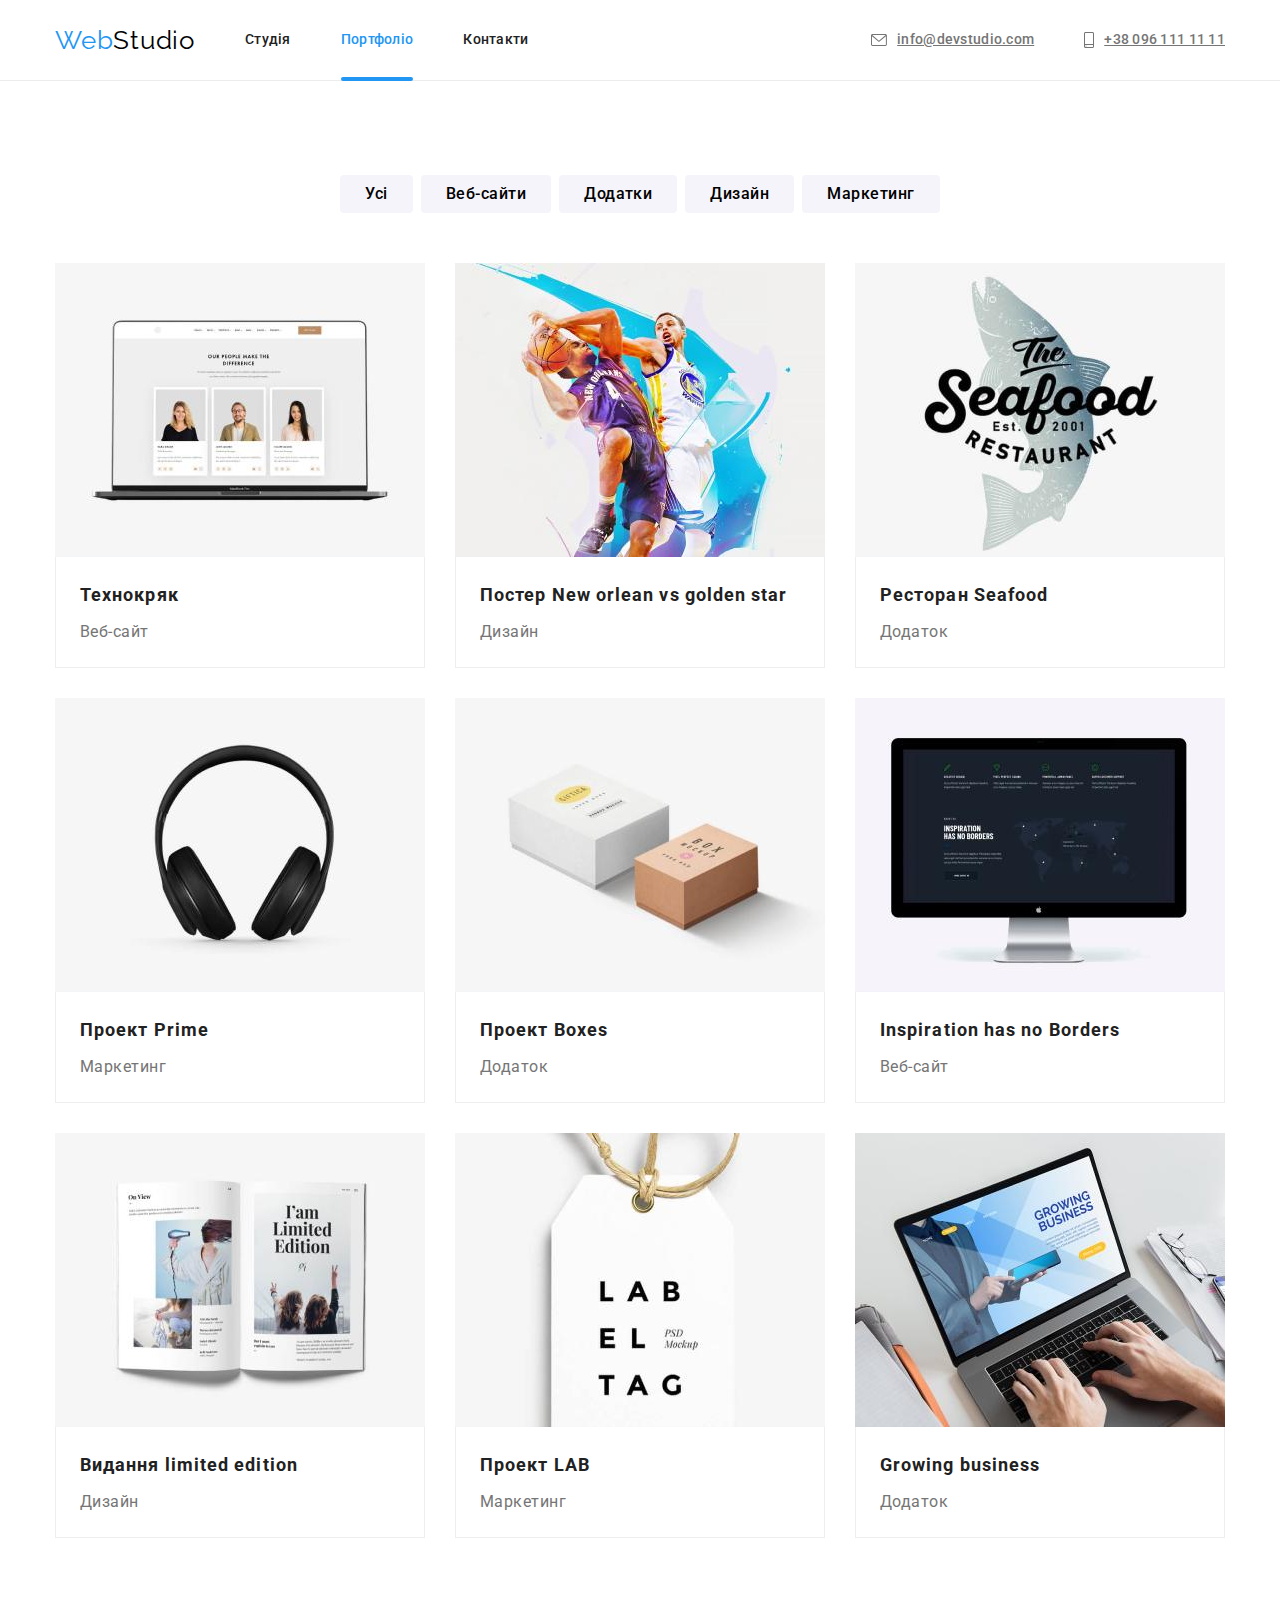
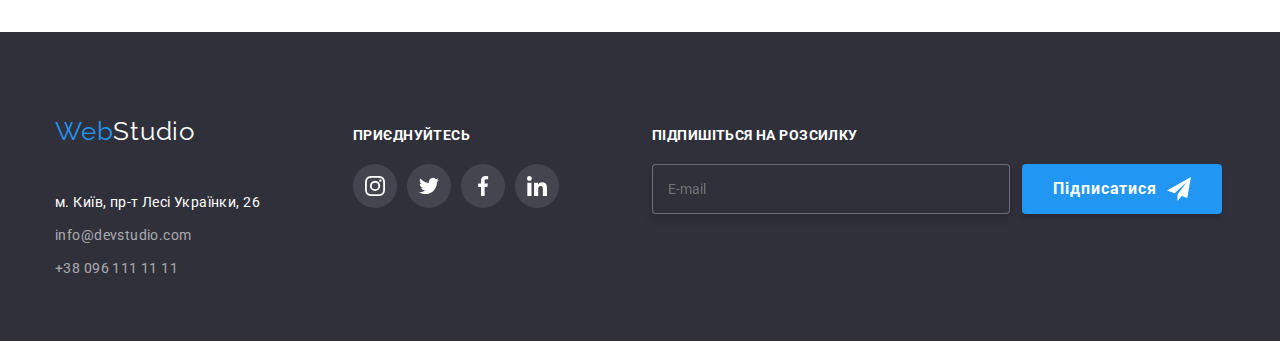
==== commit d0c30120: "Create SASS" ====
--- a/portfolio.html
+++ b/portfolio.html
@@ -8,12 +8,13 @@
     <title>Студія</title>
     <link rel="stylesheet"
         href="https://cdnjs.cloudflare.com/ajax/libs/modern-normalize/1.1.0/modern-normalize.min.css" />
-    <link rel="stylesheet" href="./css/styles.css" />
     <link rel="preconnect" href="https://fonts.googleapis.com" />
     <link rel="preconnect" href="https://fonts.gstatic.com" crossorigin />
     <link
         href="https://fonts.googleapis.com/css2?family=Raleway:wght@700&family=Roboto:wght@400;500;700;900&display=swap"
         rel="stylesheet" />
+    <link rel="stylesheet" href="./css/main.min.css" />
+
 </head>
 
 <body>
--- a/css/main.min.css
+++ b/css/main.min.css
@@ -0,0 +1 @@
+:root{--color-basic: #212121;--color-minor: #757575;--color-current: #2196f3;--color-current-active: #188ce8;--color-brand: #2f303a;--color-solid: #eeeeee;--color-solid-border: rgba(33, 33, 33, 0.2);--color-solid-border-active: #2196f3;--color-solid-other: #afb1b8;--color-bacground-basic: #ffffff;--color-bacground-minor: #f5f5f5;--color-bacground-body: #f5f4fa;--color-bacground-modal: rgba(0, 0, 0, 0.2);--timing-effect: cubic-bezier(0.4, 0, 0.2, 1)}.container{width:100%;max-width:1200px;margin:0 auto;padding:0 15px}.section{padding:94px 0}.section:nth-child(3){padding-top:0}.nondecoration{text-decoration:none;font-style:normal}ul{list-style:none}h1,h2,h3,h4,h5,h6,ul,p{margin:0;padding:0}img{display:block;max-width:100%;height:auto}body{font-family:"Roboto",sans-serif;font-size:14px;color:var(--color-minor);background-color:var(--color-bacground-basic)}.visually-hidden{position:absolute;white-space:nowrap;width:1px;height:1px;overflow:hidden;border:0;padding:0;clip:rect(0 0 0 0);-webkit-clip-path:inset(50%);clip-path:inset(50%);margin:-1px}.activity__list{display:-webkit-box;display:-ms-flexbox;display:flex;-webkit-box-align:center;-ms-flex-align:center;align-items:center;gap:30px;-webkit-box-pack:center;-ms-flex-pack:center;justify-content:center}.activity__content{position:relative;display:-webkit-box;display:-ms-flexbox;display:flex;-webkit-box-pack:center;-ms-flex-pack:center;justify-content:center}.activity__content::before{content:"";position:absolute;bottom:0;width:100%;height:70px;background-color:rgba(47,48,58,.8)}.activity__label{position:absolute;bottom:0px;padding:27px 0;text-align:center;font-weight:700;line-height:1.14;letter-spacing:.03em;text-transform:uppercase;color:var(--color-bacground-basic)}.button{border-radius:4px;border:none;cursor:pointer;color:var(--color-bacground-basic);background-color:var(--color-current);-webkit-box-shadow:0px 4px 4px rgba(0,0,0,.15);box-shadow:0px 4px 4px rgba(0,0,0,.15);font-size:16px;font-weight:700;line-height:1.88;letter-spacing:.06em}.clients{display:-webkit-box;display:-ms-flexbox;display:flex;gap:30px}.clients__item{width:calc((100% - 150px)/6)}.clients__link{width:100%;height:92px;border:1px solid var(--color-solid-other);border-radius:4px;display:-webkit-box;display:-ms-flexbox;display:flex;-webkit-box-align:center;-ms-flex-align:center;align-items:center;-webkit-box-pack:center;-ms-flex-pack:center;justify-content:center;-webkit-transition:border-color 250ms var(--timing-effect);transition:border-color 250ms var(--timing-effect)}.clients__icon{fill:var(--color-solid-other);-webkit-transition:fill 250ms var(--timing-effect);transition:fill 250ms var(--timing-effect)}.clients__link:hover,.clients__link:focus{border-color:var(--color-current)}.clients__link:hover .clients__icon,.clients__link:focus .clients__icon{fill:var(--color-current)}.footer{padding:60px 0px;background-color:var(--color-brand)}.footer__logo{padding:0px;margin-bottom:20px}.footer__row{display:-webkit-box;display:-ms-flexbox;display:flex;gap:93px;-webkit-box-align:baseline;-ms-flex-align:baseline;align-items:baseline}.footer__title{font-weight:700;font-size:14px;line-height:1.14;letter-spacing:.03em;text-transform:uppercase;color:var(--color-bacground-basic);margin-bottom:20px}.footer__soc .soc-list__link{background-color:rgba(255,255,255,.1);-webkit-transition:background-color 250ms var(--timing-effect);transition:background-color 250ms var(--timing-effect)}.footer__soc .soc-list__icon{fill:var(--color-bacground-basic)}.footer__soc .soc-list__link:hover,.footer__soc .soc-list__link:focus{background-color:var(--color-current)}.contacts__unit{display:block;color:rgba(255,255,255,.6);font-weight:400;line-height:1.71;letter-spacing:.03em}.contacts__unit--white{color:var(--color-bacground-basic)}.contacts__item:not(:last-child){margin-bottom:9px}.mailing__form{display:-webkit-box;display:-ms-flexbox;display:flex}.mailing__input{padding:15px;width:358px;color:var(--color-bacground-basic);background-color:var(--color-brand);border:1px solid rgba(255,255,255,.3);-webkit-filter:drop-shadow(0px 4px 4px rgba(0, 0, 0, 0.15));filter:drop-shadow(0px 4px 4px rgba(0, 0, 0, 0.15));border-radius:4px}.mailing__button{display:-webkit-inline-box;display:-ms-inline-flexbox;display:inline-flex;-webkit-box-pack:center;-ms-flex-pack:center;justify-content:center;-webkit-box-align:center;-ms-flex-align:center;align-items:center;margin-left:12px;width:200px;height:50px;font-weight:700;font-size:16px;line-height:1.88;letter-spacing:.06em;color:var(--color-bacground-basic);background-color:var(--color-current);-webkit-box-shadow:0px 4px 4px rgba(0,0,0,.15);box-shadow:0px 4px 4px rgba(0,0,0,.15);border:none;border-radius:4px;cursor:pointer;-webkit-transition:background-color 250ms var(--timing-effect);transition:background-color 250ms var(--timing-effect)}.mailing__icon{fill:var(--color-bacground-basic);margin-left:10px}.header-page{border-bottom:1px solid #ececec}.header-page__container{display:-webkit-box;display:-ms-flexbox;display:flex;-webkit-box-align:center;-ms-flex-align:center;align-items:center;-webkit-box-pack:justify;-ms-flex-pack:justify;justify-content:space-between}.header-nav{display:-webkit-box;display:-ms-flexbox;display:flex;-webkit-box-align:center;-ms-flex-align:center;align-items:center}.header-menu{display:-webkit-box;display:-ms-flexbox;display:flex;-webkit-box-pack:center;-ms-flex-pack:center;justify-content:center;-webkit-box-flex:1;-ms-flex-positive:1;flex-grow:1;gap:50px;margin-left:50px}.header-menu__item{display:block;padding:32px 0px;color:var(--color-basic);text-decoration:none;font-weight:500;line-height:1.14;letter-spacing:.02em;-webkit-transition:color 250ms var(--timing-effect);transition:color 250ms var(--timing-effect)}.header-menu__item:hover,.header-menu__item:focus{color:var(--color-current)}.header-contacts{display:-webkit-box;display:-ms-flexbox;display:flex;-webkit-box-align:center;-ms-flex-align:center;align-items:center;margin-left:auto;gap:50px}.header-contacts__icon{vertical-align:middle;margin-right:10px;fill:currentColor}.header-menu__item--current{position:relative;display:-webkit-box;display:-ms-flexbox;display:flex;color:var(--color-current)}.header-menu__item--current::after{content:"";position:absolute;bottom:-1px;width:100%;height:4px;border-radius:2px;background-color:currentColor}.header-contacts__link{display:block;padding:32px 0px;color:var(--color-minor);font-weight:500;line-height:1.14;letter-spacing:.02em;-webkit-transition:color 250ms var(--timing-effect);transition:color 250ms var(--timing-effect)}.header-contacts__link:hover,.header-contacts__link:focus{color:var(--color-current)}.hero{padding:200px 0px;background-color:var(--color-brand)}.hero__picture{max-width:1600px;min-height:600px;margin-right:auto;margin-left:auto;background-image:-webkit-gradient(linear, left top, right top, from(rgba(47, 48, 58, 0.4)), to(rgba(47, 48, 58, 0.4))),url(../images/bodsec-01-herofon.jpg);background-image:linear-gradient(to right, rgba(47, 48, 58, 0.4), rgba(47, 48, 58, 0.4)),url(../images/bodsec-01-herofon.jpg);background-repeat:no-repeat;background-position:center;background-size:cover}.hero__title{width:696px;margin-top:0;margin-bottom:30px;margin-left:auto;margin-right:auto;color:var(--color-bacground-basic);text-transform:uppercase;text-align:center;font-weight:900;font-size:44px;line-height:1.36;letter-spacing:.06em}.hero__button{display:block;margin-right:auto;margin-left:auto;padding:10px 32px;min-width:216px;-webkit-transition:color 250ms var(--timing-effect),background-color 250ms var(--timing-effect),-webkit-box-shadow 250ms var(--timing-effect);transition:color 250ms var(--timing-effect),background-color 250ms var(--timing-effect),-webkit-box-shadow 250ms var(--timing-effect);transition:color 250ms var(--timing-effect),background-color 250ms var(--timing-effect),box-shadow 250ms var(--timing-effect);transition:color 250ms var(--timing-effect),background-color 250ms var(--timing-effect),box-shadow 250ms var(--timing-effect),-webkit-box-shadow 250ms var(--timing-effect)}.hero__button:hover,.hero__utton:focus{background-color:var(--color-current-active)}.logo{display:block;padding:24px 0px;text-decoration:none;color:var(--color-current);font-family:"Raleway",sans-serif;font-size:26px;line-height:1.19;letter-spacing:.03em}.logo--black{color:#000}.logo--white{color:var(--color-bacground-basic)}.modal{position:absolute;top:50%;left:50%;-webkit-transform:translate(-50%, -50%);transform:translate(-50%, -50%);width:528px;height:581px;padding:40px;background-color:var(--color-bacground-basic)}.modal__heading{margin-bottom:12px;text-align:center;font-size:20px;font-weight:700;line-height:1.22;letter-spacing:.03em;color:var(--color-basic)}.backdrop{position:fixed;top:0;left:0;width:100%;height:100%;z-index:1;background-color:var(--color-bacground-modal);-webkit-transition:opacity 250ms,visibility 250ms;transition:opacity 250ms,visibility 250ms}.is-hidden{opacity:0;visibility:hidden;pointer-events:none}.modal-button__close{position:absolute;top:8px;right:8px;width:30px;height:30px;padding:9px 9px 10px 10px;display:-webkit-box;display:-ms-flexbox;display:flex;-webkit-box-align:center;-ms-flex-align:center;align-items:center;-webkit-box-pack:center;-ms-flex-pack:center;justify-content:center;border-radius:50%;border:1px solid rgba(0,0,0,.1);background-color:var(--color-bacground-basic);cursor:pointer}.modal-button__close:focus,.modal-button__close:hover{fill:var(--color-current)}.modal-box{position:relative;margin-bottom:10px}.modal-box__label{display:block;margin-bottom:4px;font-weight:400;font-size:12px;line-height:1.17;letter-spacing:.01em}.modal-box__input{width:100%;padding:14px 14px 14px 32px;border:1px solid var(--color-solid-border);border-radius:4px;outline:none;-webkit-transition:border 250ms var(--timing-effect);transition:border 250ms var(--timing-effect)}.modal-box__icon{position:absolute;left:15px;top:50%;-webkit-transform:translateY(-50%);transform:translateY(-50%);fill:var(--color-basic);-webkit-transition:fill 250ms var(--timing-effect);transition:fill 250ms var(--timing-effect)}.modal-box__input:hover,.modal-box__input:focus{border-color:var(--color-solid-border-active)}.modal-box__input:hover+.modal-box__icon,.modal-box__input:focus+.modal-box__icon{fill:var(--color-solid-border-active)}.modal-box__textarea{display:block;width:100%;height:120px;padding:14px 16px;border:1px solid var(--color-solid-border);border-radius:4px;outline:none;-webkit-transition:border 250ms var(--timing-effect);transition:border 250ms var(--timing-effect)}.modal-box__textarea:hover,.modal-box__textarea:focus{border-color:var(--color-solid-border-active)}.modal-checkbox{margin-top:20px;margin-bottom:30px}.modal-checkbox__label{display:-webkit-box;display:-ms-flexbox;display:flex;-webkit-box-pack:center;-ms-flex-pack:center;justify-content:center;-webkit-box-align:center;-ms-flex-align:center;align-items:center;font-weight:400;font-size:14px;line-height:1.71;color:var(--color-minor)}.modal-checkbox__icon{display:block;width:16px;height:15px;margin-right:7px;border:solid 2px var(--color-basic);border-radius:3px;fill:var(--color-bacground-basic);-webkit-transition:border 250ms var(--timing-effect);transition:border 250ms var(--timing-effect);-webkit-transition:fill 250ms var(--timing-effect);transition:fill 250ms var(--timing-effect)}.modal-checkbox__input:checked+.modal-checkbox__icon{border:none;background-color:var(--color-current)}.modal-checkbox__terms{display:inline-block;margin-left:10px;text-decoration:underline;color:var(--color-current)}.modal-button__send{display:-webkit-box;display:-ms-flexbox;display:flex;-webkit-box-pack:center;-ms-flex-pack:center;justify-content:center;-webkit-box-align:center;-ms-flex-align:center;align-items:center;width:200px;height:50px;margin-left:auto;margin-right:auto;-webkit-transition:background-color 250ms var(--timing-effect);transition:background-color 250ms var(--timing-effect)}.modal-button__send:focus,.modal-button__send:hover{background-color:var(--color-current-active)}.portfolio{display:-webkit-box;display:-ms-flexbox;display:flex;-webkit-box-pack:center;-ms-flex-pack:center;justify-content:center;gap:8px;margin-bottom:50px}.portfolio__button{cursor:pointer;font-family:inherit;font-size:16px;line-height:1.62;letter-spacing:.03em;font-weight:500;background-color:var(--color-bacground-body);border:none;padding:6px 22px;border-radius:4px;-webkit-transition:color 250ms var(--timing-effect),background-color 250ms var(--timing-effect),-webkit-box-shadow 250ms var(--timing-effect);transition:color 250ms var(--timing-effect),background-color 250ms var(--timing-effect),-webkit-box-shadow 250ms var(--timing-effect);transition:color 250ms var(--timing-effect),background-color 250ms var(--timing-effect),box-shadow 250ms var(--timing-effect);transition:color 250ms var(--timing-effect),background-color 250ms var(--timing-effect),box-shadow 250ms var(--timing-effect),-webkit-box-shadow 250ms var(--timing-effect)}.portfolio__button:first-child{padding:6px 25px}.portfolio__button:hover,.portfolio__button:focus{color:var(--color-bacground-basic);background-color:var(--color-current);-webkit-box-shadow:0px 3px 1px rgba(0,0,0,.1),0px 1px 2px rgba(0,0,0,.08),0px 2px 2px rgba(0,0,0,.12);box-shadow:0px 3px 1px rgba(0,0,0,.1),0px 1px 2px rgba(0,0,0,.08),0px 2px 2px rgba(0,0,0,.12)}.portfolio-list{display:-webkit-box;display:-ms-flexbox;display:flex;-webkit-box-pack:center;-ms-flex-pack:center;justify-content:center;-ms-flex-wrap:wrap;flex-wrap:wrap;gap:30px}.portfolio-list__elements{width:calc((100% - 60px)/3)}.portfolio-list__thumb{position:relative;overflow:hidden}.portfolio-list__link{text-decoration:none;display:block;-webkit-transition:-webkit-box-shadow 250ms var(--timing-effect);transition:-webkit-box-shadow 250ms var(--timing-effect);transition:box-shadow 250ms var(--timing-effect);transition:box-shadow 250ms var(--timing-effect), -webkit-box-shadow 250ms var(--timing-effect)}.portfolio-list__overlay{position:absolute;top:0;left:0;width:100%;height:100%;background-color:rgba(33,150,243,.9);-webkit-transform:translateY(100%);transform:translateY(100%);-webkit-transition:-webkit-transform 250ms var(--timing-effect);transition:-webkit-transform 250ms var(--timing-effect);transition:transform 250ms var(--timing-effect);transition:transform 250ms var(--timing-effect), -webkit-transform 250ms var(--timing-effect)}.portfolio-list__text{margin:0;font-size:18px;line-height:1.56;font-weight:400;letter-spacing:.03em;color:var(--color-bacground-basic);padding:63px 24px}.portfolio-list__link:hover,.portfolio-list__link:focus{-webkit-box-shadow:0px 1px 1px rgba(0,0,0,.12),0px 4px 4px rgba(0,0,0,.06),1px 4px 6px rgba(0,0,0,.16);box-shadow:0px 1px 1px rgba(0,0,0,.12),0px 4px 4px rgba(0,0,0,.06),1px 4px 6px rgba(0,0,0,.16)}.portfolio-list__link:hover .portfolio-list__overlay,.portfolio-list__link:focus .portfolio-list__overlay{opacity:1;-webkit-transform:translateY(0);transform:translateY(0)}.portfolio-list__caption{padding:20px 18px 20px 24px;border:1px solid var(--color-solid);border-top:none}.portfolio-list__name{color:var(--color-basic);font-weight:700;font-size:18px;line-height:2;letter-spacing:.06em;margin-bottom:4px}.portfolio-list__type{color:var(--color-minor);font-weight:400;font-size:16px;line-height:1.88;letter-spacing:.03em}.promo{display:-webkit-box;display:-ms-flexbox;display:flex;gap:30px}.promo__list{width:calc((100% - 90px)/4)}.promo__icons{display:-webkit-box;display:-ms-flexbox;display:flex;height:120px;margin-bottom:30px;background-color:var(--color-bacground-body);-webkit-box-pack:center;-ms-flex-pack:center;justify-content:center;-webkit-box-align:center;-ms-flex-align:center;align-items:center}.promo__title{margin-bottom:10px;color:var(--color-basic);text-transform:uppercase;font-weight:700;font-size:14px;line-height:1.14;letter-spacing:.03em}.promo__text{font-weight:400;line-height:1.71;letter-spacing:.03em}.soc-list__row{display:-webkit-box;display:-ms-flexbox;display:flex;-webkit-box-pack:center;-ms-flex-pack:center;justify-content:center;gap:10px;margin-top:16px}.soc-list__link{width:44px;height:44px;display:-webkit-box;display:-ms-flexbox;display:flex;-webkit-box-align:center;-ms-flex-align:center;align-items:center;-webkit-box-pack:center;-ms-flex-pack:center;justify-content:center;border-radius:50%;color:var(--color-solid-other);-webkit-transition:color 250ms var(--timing-effect),background-color 250ms var(--timing-effect);transition:color 250ms var(--timing-effect),background-color 250ms var(--timing-effect)}.soc-list__icon{fill:currentColor;width:20px;height:20px}.soc-list__link:hover,.soc-list__link:focus{background-color:var(--color-current);color:var(--color-bacground-basic)}.team{background-color:var(--color-bacground-body)}.team__list{display:-webkit-box;display:-ms-flexbox;display:flex;-webkit-box-align:center;-ms-flex-align:center;align-items:center;gap:30px}.team__list>li{background-color:var(--color-bacground-basic);-webkit-box-shadow:0px 1px 3px rgba(0,0,0,.12),0px 1px 1px rgba(0,0,0,.14),0px 2px 1px rgba(0,0,0,.2);box-shadow:0px 1px 3px rgba(0,0,0,.12),0px 1px 1px rgba(0,0,0,.14),0px 2px 1px rgba(0,0,0,.2);border-radius:0px 0px 4px 4px}.team__row{padding:30px 0px 30px}.team__person{margin-bottom:10px;color:var(--color-basic);font-weight:500;font-size:16px;line-height:1.17;letter-spacing:.03em;text-align:center}.team__function{color:var(--color-minor);font-weight:400;font-size:16px;line-height:1.17;letter-spacing:.03em;text-align:center}.title{margin-bottom:50px;color:var(--color-basic);font-size:36px;font-weight:700;line-height:1.17;letter-spacing:.03em;text-align:center}/*# sourceMappingURL=main.min.css.map */